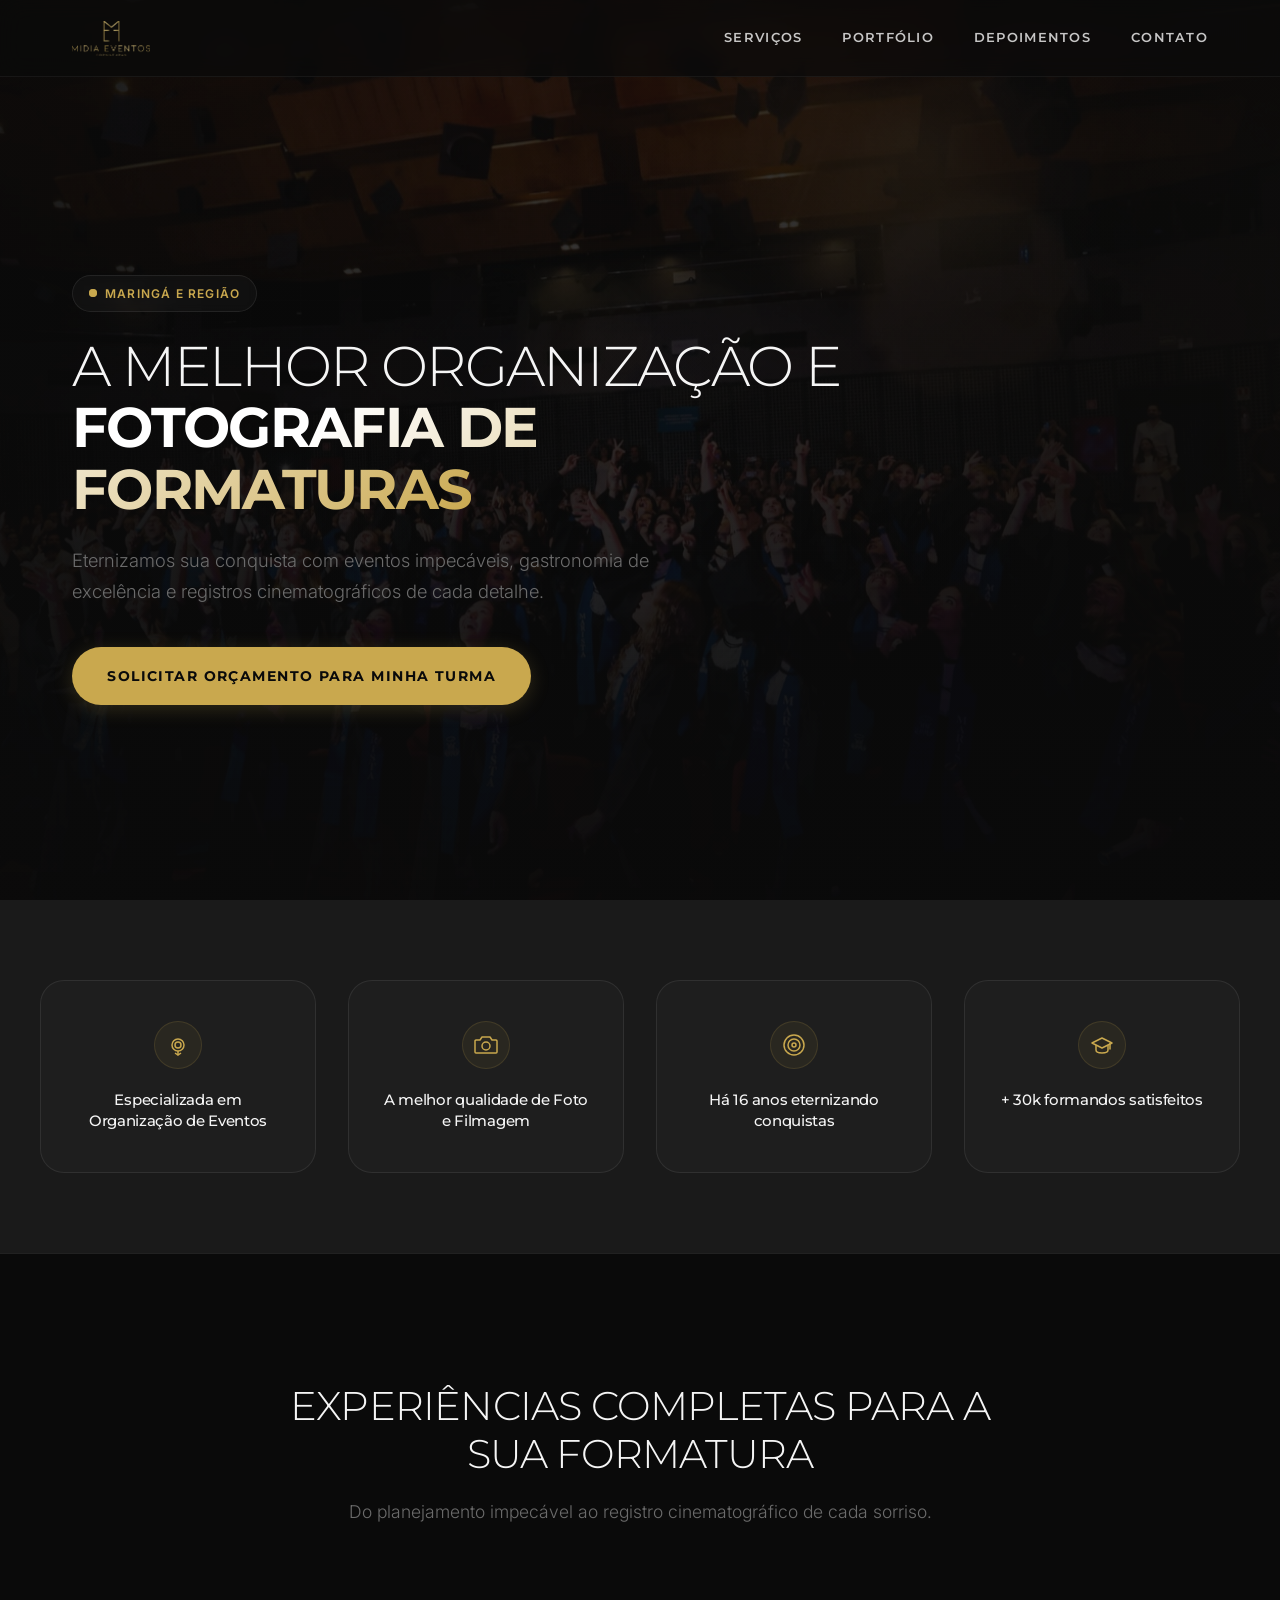
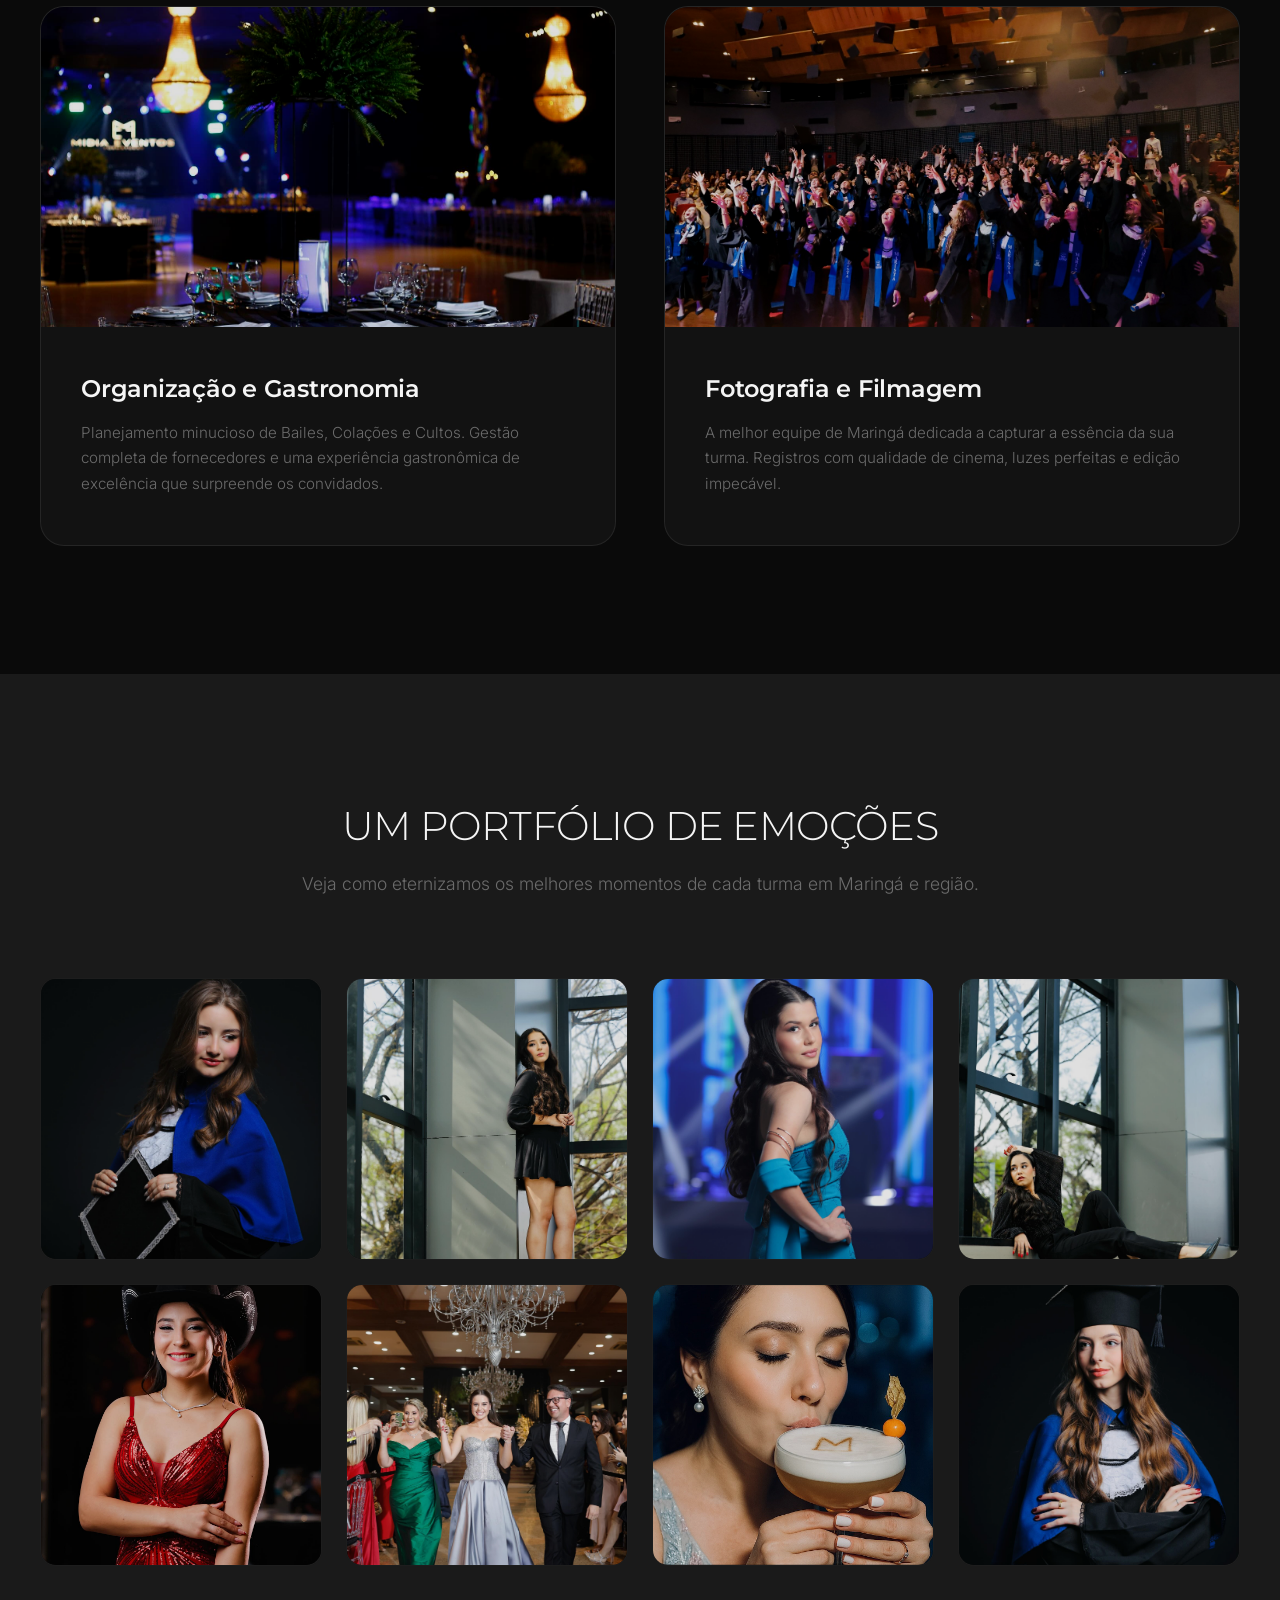
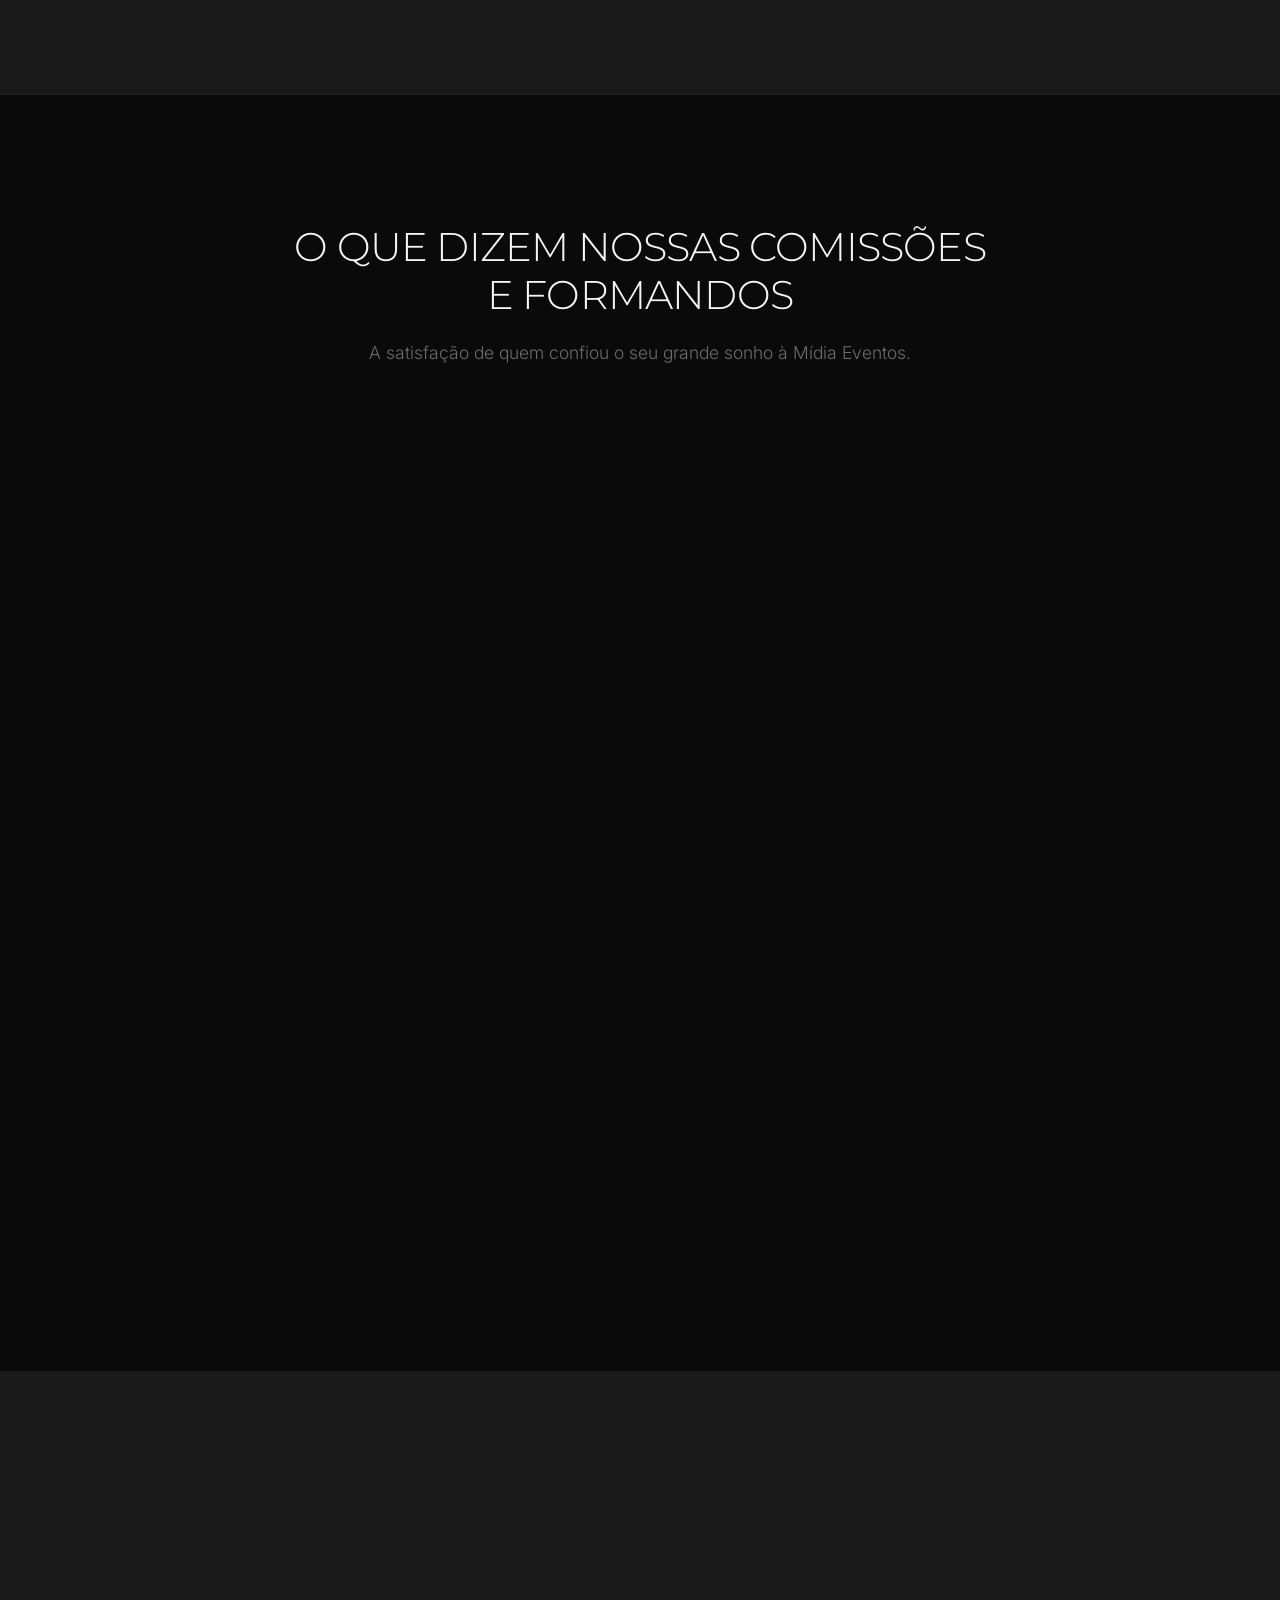
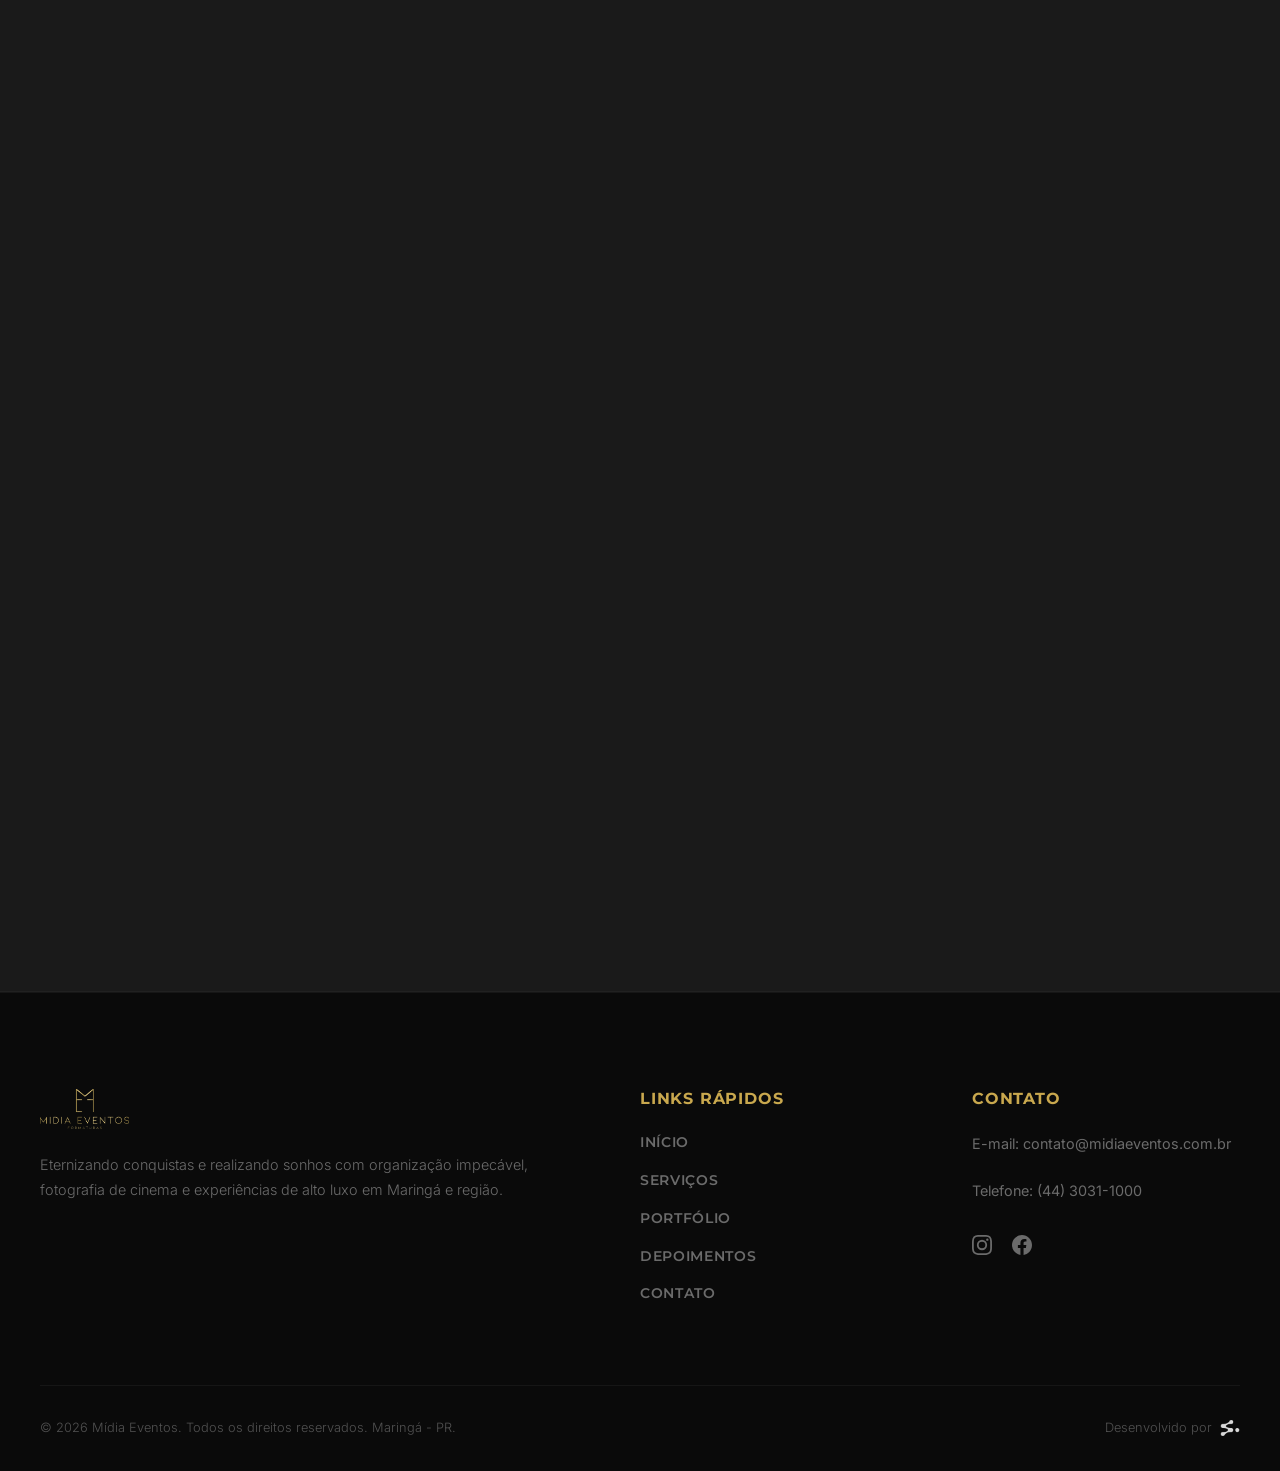
==== index.html @ 4583c384 "feat: site completo para Midia Eventos Formaturas" ====
<!DOCTYPE html>
<html lang="pt-BR">
<head>
    <meta charset="UTF-8">
    <meta name="viewport" content="width=device-width, initial-scale=1.0">
    
    <!-- SEO Meta Tags -->
    <title>Mídia Eventos - Organização e Fotografia de Formaturas em Maringá/PR</title>
    <meta name="description" content="Eternizamos sua conquista com eventos impecáveis, gastronomia de excelência e registros cinematográficos. A melhor organização e fotografia de formaturas em Maringá e região.">
    <meta name="keywords" content="formaturas Maringá, fotografia formaturas, eventos Maringá, assessoria formaturas, Mídia Eventos">
    <meta name="robots" content="index, follow">
    
    <!-- Open Graph (Compartilhamento) -->
    <meta property="og:title" content="Mídia Eventos - Organização e Fotografia de Formaturas em Maringá/PR">
    <meta property="og:description" content="Eternizamos sua conquista com eventos impecáveis, gastronomia de excelência e registros cinematográficos.">
    <meta property="og:image" content="./Assets/Logo/Logotipo.png">
    <meta property="og:type" content="website">
    
    <!-- Favicon -->
    <link rel="icon" type="image/png" href="./Assets/Logo/Logotipo.png">
    
    <!-- Folha de Estilos Globais -->
    <link rel="stylesheet" href="style.css">
</head>
<body>

    <!-- Fundo Estrelado & Luzes Globais -->
    <div class="stars-bg"></div>
    <div class="glow-spot-1"></div>
    <div class="glow-spot-2"></div>

    <!-- Cabeçalho Principal (Header) -->
    <header class="main-header" id="header">
        <div class="header-container">
            <a href="#" class="logo-link" aria-label="Mídia Eventos Home">
                <img src="./Assets/Logo/Logotipo.png" alt="Mídia Eventos" class="logo-img">
            </a>
            
            <!-- Botão Menu Mobile -->
            <button class="mobile-menu-toggle" id="menuToggle" aria-label="Abrir Menu">
                <span></span>
                <span></span>
                <span></span>
            </button>

            <!-- Menu de Navegação -->
            <nav class="nav-menu" id="navMenu">
                <a href="#servicos" class="nav-link">Serviços</a>
                <a href="#portfolio" class="nav-link">Portfólio</a>
                <a href="#depoimentos" class="nav-link">Depoimentos</a>
                <a href="#contato" class="nav-link">Contato</a>
            </nav>
        </div>
    </header>

    <main>
        <!-- Dobra 1: Seção Hero -->
        <section class="hero-section" id="hero">
            <!-- Grade Fina Premium de Fundo -->
            <div class="grid-bg"></div>
            
            <!-- Imagem de Fundo de Alta Resolução -->
            <div class="hero-background" style="background-image: url('./Assets/Imagens/651494703_18307237096278060_8238612020955937125_n.jpg');"></div>
            
            <!-- Overlay Escuro Otimizado para Contraste -->
            <div class="hero-overlay"></div>
            
            <div class="hero-container">
                <div class="hero-content">
                    <!-- Badge Animado -->
                    <div class="hero-badge animate-fade-up">
                        <span></span>
                        Maringá e Região
                    </div>
                    
                    <!-- Headline Principal (H1) -->
                    <h1 class="hero-title animate-fade-up delay-1">
                        A Melhor Organização e <br>
                        <strong>Fotografia de Formaturas</strong>
                    </h1>
                    
                    <!-- Subheadline (Parágrafo de Destaque) -->
                    <p class="hero-subtitle animate-fade-up delay-2">
                        Eternizamos sua conquista com eventos impecáveis, gastronomia de excelência e registros cinematográficos de cada detalhe.
                    </p>
                    
                    <!-- Call to Action (CTA) -->
                    <div class="animate-fade-up delay-3">
                        <a href="#contato" class="btn-premium">
                            Solicitar Orçamento para Minha Turma
                        </a>
                    </div>
                </div>
            </div>
        </section>

        <!-- Dobra 2: Social Proof (Faixa de Autoridade) -->
        <section class="social-proof-section" id="social-proof">
            <div class="social-proof-container">
                <!-- Grid de Autoridade -->
                <div class="authority-grid">
                    <!-- Card 1: Especializada em Organização -->
                    <div class="authority-card animate-on-scroll">
                        <div class="authority-icon">
                            <svg viewBox="0 0 24 24" fill="none" stroke="currentColor" xmlns="http://www.w3.org/2000/svg">
                                <path d="M12 15C13.6569 15 15 13.6569 15 12C15 10.3431 13.6569 9 12 9C10.3431 9 9 10.3431 9 12C9 13.6569 10.3431 15 12 15Z"/>
                                <path d="M6 12C6 8.686 8.686 6 12 6C15.314 6 18 8.686 18 12C18 15.314 15.314 18 12 18C8.686 18 6 15.314 6 12Z"/>
                                <path d="M12 18V22"/>
                                <path d="M9 20L12 22L15 20"/>
                            </svg>
                        </div>
                        <h3 class="authority-title">Especializada em Organização de Eventos</h3>
                    </div>

                    <!-- Card 2: Foto e Filmagem -->
                    <div class="authority-card animate-on-scroll">
                        <div class="authority-icon">
                            <svg viewBox="0 0 24 24" fill="none" stroke="currentColor" xmlns="http://www.w3.org/2000/svg">
                                <path d="M23 19C23 19.5523 22.5523 20 22 20H2C1.44772 20 1 19.5523 1 19V8C1 7.44772 1.44772 7 2 7H6L8 4H16L18 7H22C22.5523 7 23 7.44772 23 8V19Z" stroke-linecap="round" stroke-linejoin="round"/>
                                <circle cx="12" cy="13" r="4" stroke-linecap="round" stroke-linejoin="round"/>
                            </svg>
                        </div>
                        <h3 class="authority-title">A melhor qualidade de Foto e Filmagem</h3>
                    </div>

                    <!-- Card 3: Há 16 anos -->
                    <div class="authority-card animate-on-scroll">
                        <div class="authority-icon">
                            <svg viewBox="0 0 24 24" fill="none" stroke="currentColor" xmlns="http://www.w3.org/2000/svg">
                                <circle cx="12" cy="12" r="10" stroke-linecap="round" stroke-linejoin="round"/>
                                <circle cx="12" cy="12" r="6" stroke-linecap="round" stroke-linejoin="round"/>
                                <circle cx="12" cy="12" r="2" stroke-linecap="round" stroke-linejoin="round"/>
                            </svg>
                        </div>
                        <h3 class="authority-title">Há 16 anos eternizando conquistas</h3>
                    </div>

                    <!-- Card 4: Formandos -->
                    <div class="authority-card animate-on-scroll">
                        <div class="authority-icon">
                            <svg viewBox="0 0 24 24" fill="none" stroke="currentColor" xmlns="http://www.w3.org/2000/svg">
                                <path d="M22 10L12 5L2 10L12 15L22 10Z" stroke-linecap="round" stroke-linejoin="round"/>
                                <path d="M6 12.5V17C6 18.5 8 20 12 20C16 20 18 18.5 18 17V12.5" stroke-linecap="round" stroke-linejoin="round"/>
                                <path d="M20 10.5V16" stroke-linecap="round" stroke-linejoin="round"/>
                            </svg>
                        </div>
                        <h3 class="authority-title">+ 30k formandos satisfeitos</h3>
                    </div>
                </div>
            </div>
        </section>

        <!-- Dobra 3: Nossos Serviços (Cards de Experiência) -->
        <section class="services-section" id="servicos">
            <div class="services-container">
                <!-- Cabeçalho da Seção -->
                <div class="section-header animate-on-scroll">
                    <h2 class="section-title">Experiências Completas para a sua Formatura</h2>
                    <p class="section-subtitle">Do planejamento impecável ao registro cinematográfico de cada sorriso.</p>
                </div>
                
                <!-- Grid de Serviços -->
                <div class="services-grid">
                    <!-- Card 1: Organização e Gastronomia -->
                    <article class="service-card animate-on-scroll">
                        <div class="service-image-wrapper">
                             <img src="./Assets/Imagens/565815402_18289822543278060_7321791921528113198_n.jpg" alt="Planejamento e Buffet para Formaturas" class="service-image">
                        </div>
                        <div class="service-content">
                            <h3 class="service-card-title">Organização e Gastronomia</h3>
                            <p class="service-card-desc">Planejamento minucioso de Bailes, Colações e Cultos. Gestão completa de fornecedores e uma experiência gastronômica de excelência que surpreende os convidados.</p>
                        </div>
                    </article>

                    <!-- Card 2: Fotografia e Filmagem -->
                    <article class="service-card animate-on-scroll">
                        <div class="service-image-wrapper">
                            <img src="./Assets/Imagens/651494703_18307237096278060_8238612020955937125_n.jpg" alt="Fotografia e Filmagem de Formaturas em Maringá" class="service-image">
                        </div>
                        <div class="service-content">
                            <h3 class="service-card-title">Fotografia e Filmagem</h3>
                            <p class="service-card-desc">A melhor equipe de Maringá dedicada a capturar a essência da sua turma. Registros com qualidade de cinema, luzes perfeitas e edição impecável.</p>
                        </div>
                    </article>
                </div>
            </div>
        </section>

        <!-- Dobra 4: Portfólio (Um Portfólio de Emoções) -->
        <section class="portfolio-section" id="portfolio">
            <div class="portfolio-container">
                <!-- Cabeçalho da Seção -->
                <div class="section-header animate-on-scroll">
                    <h2 class="section-title">Um Portfólio de Emoções</h2>
                    <p class="section-subtitle">Veja como eternizamos os melhores momentos de cada turma em Maringá e região.</p>
                </div>

                <!-- Grid de Imagens -->
                <div class="portfolio-grid">
                    <div class="portfolio-item animate-on-scroll">
                        <img src="./Assets/Imagens/581400768_18293227654278060_6090842590013288145_n.jpg" alt="Alegria contagiante dos formandos" loading="lazy" class="portfolio-img">
                        <div class="portfolio-item-overlay">
                            <span class="portfolio-view-btn">Ampliar Registro</span>
                        </div>
                    </div>
                    <div class="portfolio-item animate-on-scroll">
                        <img src="./Assets/Imagens/564056994_18288769804278060_8278867031659230521_n.jpg" alt="Sorrisos na comemoração da colação" loading="lazy" class="portfolio-img">
                        <div class="portfolio-item-overlay">
                            <span class="portfolio-view-btn">Ampliar Registro</span>
                        </div>
                    </div>
                    <div class="portfolio-item animate-on-scroll">
                        <img src="./Assets/Imagens/622541209_18301514518278060_874364469477959181_n.jpg" alt="Detalhes únicos da colação de grau" loading="lazy" class="portfolio-img">
                        <div class="portfolio-item-overlay">
                            <span class="portfolio-view-btn">Ampliar Registro</span>
                        </div>
                    </div>
                    <div class="portfolio-item animate-on-scroll">
                        <img src="./Assets/Imagens/562813957_18288427606278060_8900339495847950784_n.jpg" alt="Emoção e comemoração de formatura" loading="lazy" class="portfolio-img">
                        <div class="portfolio-item-overlay">
                            <span class="portfolio-view-btn">Ampliar Registro</span>
                        </div>
                    </div>
                    <div class="portfolio-item animate-on-scroll">
                        <img src="./Assets/Imagens/610890221_18299216428278060_530961775152844331_n.jpg" alt="Festa e show da formatura" loading="lazy" class="portfolio-img">
                        <div class="portfolio-item-overlay">
                            <span class="portfolio-view-btn">Ampliar Registro</span>
                        </div>
                    </div>
                    <div class="portfolio-item animate-on-scroll">
                        <img src="./Assets/Imagens/623701223_18301369216278060_9118283775598157396_n.jpg" alt="Celebração inesquecível de formatura" loading="lazy" class="portfolio-img">
                        <div class="portfolio-item-overlay">
                            <span class="portfolio-view-btn">Ampliar Registro</span>
                        </div>
                    </div>
                    <div class="portfolio-item animate-on-scroll">
                        <img src="./Assets/Imagens/569301818_18289919038278060_1857006118671586687_n.jpg" alt="Registros cinematográficos de eventos" loading="lazy" class="portfolio-img">
                        <div class="portfolio-item-overlay">
                            <span class="portfolio-view-btn">Ampliar Registro</span>
                        </div>
                    </div>
                    <div class="portfolio-item animate-on-scroll">
                        <img src="./Assets/Imagens/582347167_18293671264278060_6923076552646138939_n.jpg" alt="Fotografia profissional de formaturas" loading="lazy" class="portfolio-img">
                        <div class="portfolio-item-overlay">
                            <span class="portfolio-view-btn">Ampliar Registro</span>
                        </div>
                    </div>
                </div>
            </div>
        </section>

        <!-- Dobra 5: Depoimentos (Gatilho de Confiança) -->
        <section class="testimonials-section" id="depoimentos">
            <div class="testimonials-container">
                <!-- Cabeçalho da Seção -->
                <div class="section-header animate-on-scroll">
                    <h2 class="section-title">O Que Dizem Nossas Comissões e Formandos</h2>
                    <p class="section-subtitle">A satisfação de quem confiou o seu grande sonho à Mídia Eventos.</p>
                </div>

                <!-- Grid de Depoimentos -->
                <div class="testimonials-grid">
                    <!-- Depoimento 1 -->
                    <div class="testimonial-card animate-on-scroll">
                        <div class="testimonial-header">
                            <div class="google-badge-discrete">
                                <svg class="google-icon" viewBox="0 0 24 24" xmlns="http://www.w3.org/2000/svg">
                                    <path d="M22.56 12.25c0-.78-.07-1.53-.2-2.25H12v4.26h5.92c-.26 1.37-1.04 2.53-2.21 3.31v2.77h3.57c2.08-1.92 3.28-4.74 3.28-8.09z" fill="#4285F4"/>
                                    <path d="M12 23c2.97 0 5.46-.98 7.28-2.66l-3.57-2.77c-.98.66-2.23 1.06-3.71 1.06-2.86 0-5.29-1.93-6.16-4.53H2.18v2.84C3.99 20.53 7.7 23 12 23z" fill="#34A853"/>
                                    <path d="M5.84 14.09c-.22-.66-.35-1.36-.35-2.09s.13-1.43.35-2.09V7.06H2.18C1.43 8.55 1 10.22 1 12s.43 3.45 1.18 4.94l2.85-2.22c-.22-.66-.35-1.36-.35-2.09z" fill="#FBBC05"/>
                                    <path d="M12 5.38c1.62 0 3.06.56 4.21 1.64l3.15-3.15C17.45 2.09 14.97 1 12 1 7.7 1 3.99 3.47 2.18 7.06l3.66 2.84c.87-2.6 3.3-4.52 6.16-4.52z" fill="#EA4335"/>
                                </svg>
                                <span class="verified-text">Avaliação Verificada</span>
                            </div>
                            <div class="stars-gold">
                                <svg viewBox="0 0 24 24" xmlns="http://www.w3.org/2000/svg"><path d="M12 17.27L18.18 21l-1.64-7.03L22 9.24l-7.19-.61L12 2 9.19 8.63 2 9.24l5.46 4.73L5.82 21z"/></svg>
                                <svg viewBox="0 0 24 24" xmlns="http://www.w3.org/2000/svg"><path d="M12 17.27L18.18 21l-1.64-7.03L22 9.24l-7.19-.61L12 2 9.19 8.63 2 9.24l5.46 4.73L5.82 21z"/></svg>
                                <svg viewBox="0 0 24 24" xmlns="http://www.w3.org/2000/svg"><path d="M12 17.27L18.18 21l-1.64-7.03L22 9.24l-7.19-.61L12 2 9.19 8.63 2 9.24l5.46 4.73L5.82 21z"/></svg>
                                <svg viewBox="0 0 24 24" xmlns="http://www.w3.org/2000/svg"><path d="M12 17.27L18.18 21l-1.64-7.03L22 9.24l-7.19-.61L12 2 9.19 8.63 2 9.24l5.46 4.73L5.82 21z"/></svg>
                                <svg viewBox="0 0 24 24" xmlns="http://www.w3.org/2000/svg"><path d="M12 17.27L18.18 21l-1.64-7.03L22 9.24l-7.19-.61L12 2 9.19 8.63 2 9.24l5.46 4.73L5.82 21z"/></svg>
                            </div>
                        </div>
                        <p class="testimonial-text">"Empresa simplesmente maravilhosa! Desde o início até o final da formatura, tudo foi feito com muita organização, responsabilidade e atenção aos detalhes. A equipe é extremamente profissional, atenciosa e sempre pronta para responder nossas dúvidas. Me senti muito segura e bem acompanhada em todo o processo. Superou minhas expectativas e tornou esse momento ainda mais especial. Recomendo de olhos fechados!"</p>
                        <h4 class="testimonial-author">Mariana Zara Carvalho</h4>
                    </div>

                    <!-- Depoimento 2 -->
                    <div class="testimonial-card animate-on-scroll">
                        <div class="testimonial-header">
                            <div class="google-badge-discrete">
                                <svg class="google-icon" viewBox="0 0 24 24" xmlns="http://www.w3.org/2000/svg">
                                    <path d="M22.56 12.25c0-.78-.07-1.53-.2-2.25H12v4.26h5.92c-.26 1.37-1.04 2.53-2.21 3.31v2.77h3.57c2.08-1.92 3.28-4.74 3.28-8.09z" fill="#4285F4"/>
                                    <path d="M12 23c2.97 0 5.46-.98 7.28-2.66l-3.57-2.77c-.98.66-2.23 1.06-3.71 1.06-2.86 0-5.29-1.93-6.16-4.53H2.18v2.84C3.99 20.53 7.7 23 12 23z" fill="#34A853"/>
                                    <path d="M5.84 14.09c-.22-.66-.35-1.36-.35-2.09s.13-1.43.35-2.09V7.06H2.18C1.43 8.55 1 10.22 1 12s.43 3.45 1.18 4.94l2.85-2.22c-.22-.66-.35-1.36-.35-2.09z" fill="#FBBC05"/>
                                    <path d="M12 5.38c1.62 0 3.06.56 4.21 1.64l3.15-3.15C17.45 2.09 14.97 1 12 1 7.7 1 3.99 3.47 2.18 7.06l3.66 2.84c.87-2.6 3.3-4.52 6.16-4.52z" fill="#EA4335"/>
                                </svg>
                                <span class="verified-text">Avaliação Verificada</span>
                            </div>
                            <div class="stars-gold">
                                <svg viewBox="0 0 24 24" xmlns="http://www.w3.org/2000/svg"><path d="M12 17.27L18.18 21l-1.64-7.03L22 9.24l-7.19-.61L12 2 9.19 8.63 2 9.24l5.46 4.73L5.82 21z"/></svg>
                                <svg viewBox="0 0 24 24" xmlns="http://www.w3.org/2000/svg"><path d="M12 17.27L18.18 21l-1.64-7.03L22 9.24l-7.19-.61L12 2 9.19 8.63 2 9.24l5.46 4.73L5.82 21z"/></svg>
                                <svg viewBox="0 0 24 24" xmlns="http://www.w3.org/2000/svg"><path d="M12 17.27L18.18 21l-1.64-7.03L22 9.24l-7.19-.61L12 2 9.19 8.63 2 9.24l5.46 4.73L5.82 21z"/></svg>
                                <svg viewBox="0 0 24 24" xmlns="http://www.w3.org/2000/svg"><path d="M12 17.27L18.18 21l-1.64-7.03L22 9.24l-7.19-.61L12 2 9.19 8.63 2 9.24l5.46 4.73L5.82 21z"/></svg>
                                <svg viewBox="0 0 24 24" xmlns="http://www.w3.org/2000/svg"><path d="M12 17.27L18.18 21l-1.64-7.03L22 9.24l-7.19-.61L12 2 9.19 8.63 2 9.24l5.46 4.73L5.82 21z"/></svg>
                            </div>
                        </div>
                        <p class="testimonial-text">"Excelente empresa de formatura. A comida é excepcional, eles servem filé mignon, risoto e a mesa de frios então nem se fala.. Os fotógrafos das formaturas são os melhores de Maringá, as fotos ficam top."</p>
                        <h4 class="testimonial-author">Joao Paulo Trentini</h4>
                    </div>

                    <!-- Depoimento 3 -->
                    <div class="testimonial-card animate-on-scroll">
                        <div class="testimonial-header">
                            <div class="google-badge-discrete">
                                <svg class="google-icon" viewBox="0 0 24 24" xmlns="http://www.w3.org/2000/svg">
                                    <path d="M22.56 12.25c0-.78-.07-1.53-.2-2.25H12v4.26h5.92c-.26 1.37-1.04 2.53-2.21 3.31v2.77h3.57c2.08-1.92 3.28-4.74 3.28-8.09z" fill="#4285F4"/>
                                    <path d="M12 23c2.97 0 5.46-.98 7.28-2.66l-3.57-2.77c-.98.66-2.23 1.06-3.71 1.06-2.86 0-5.29-1.93-6.16-4.53H2.18v2.84C3.99 20.53 7.7 23 12 23z" fill="#34A853"/>
                                    <path d="M5.84 14.09c-.22-.66-.35-1.36-.35-2.09s.13-1.43.35-2.09V7.06H2.18C1.43 8.55 1 10.22 1 12s.43 3.45 1.18 4.94l2.85-2.22c-.22-.66-.35-1.36-.35-2.09z" fill="#FBBC05"/>
                                    <path d="M12 5.38c1.62 0 3.06.56 4.21 1.64l3.15-3.15C17.45 2.09 14.97 1 12 1 7.7 1 3.99 3.47 2.18 7.06l3.66 2.84c.87-2.6 3.3-4.52 6.16-4.52z" fill="#EA4335"/>
                                </svg>
                                <span class="verified-text">Avaliação Verificada</span>
                            </div>
                            <div class="stars-gold">
                                <svg viewBox="0 0 24 24" xmlns="http://www.w3.org/2000/svg"><path d="M12 17.27L18.18 21l-1.64-7.03L22 9.24l-7.19-.61L12 2 9.19 8.63 2 9.24l5.46 4.73L5.82 21z"/></svg>
                                <svg viewBox="0 0 24 24" xmlns="http://www.w3.org/2000/svg"><path d="M12 17.27L18.18 21l-1.64-7.03L22 9.24l-7.19-.61L12 2 9.19 8.63 2 9.24l5.46 4.73L5.82 21z"/></svg>
                                <svg viewBox="0 0 24 24" xmlns="http://www.w3.org/2000/svg"><path d="M12 17.27L18.18 21l-1.64-7.03L22 9.24l-7.19-.61L12 2 9.19 8.63 2 9.24l5.46 4.73L5.82 21z"/></svg>
                                <svg viewBox="0 0 24 24" xmlns="http://www.w3.org/2000/svg"><path d="M12 17.27L18.18 21l-1.64-7.03L22 9.24l-7.19-.61L12 2 9.19 8.63 2 9.24l5.46 4.73L5.82 21z"/></svg>
                                <svg viewBox="0 0 24 24" xmlns="http://www.w3.org/2000/svg"><path d="M12 17.27L18.18 21l-1.64-7.03L22 9.24l-7.19-.61L12 2 9.19 8.63 2 9.24l5.46 4.73L5.82 21z"/></svg>
                            </div>
                        </div>
                        <p class="testimonial-text">"A minha formatura foi um sonho graças ao cuidado e atenção que Mídia me proporcionou. Sem dúvidas a minha experiência teria sido completamente diferente se não fosse todo o carinho deles. Recomendo de olhos fechados. Eles são únicos, você não vai se arrepender."</p>
                        <h4 class="testimonial-author">Julia Aguiar</h4>
                    </div>

                    <!-- Depoimento 4 -->
                    <div class="testimonial-card animate-on-scroll">
                        <div class="testimonial-header">
                            <div class="google-badge-discrete">
                                <svg class="google-icon" viewBox="0 0 24 24" xmlns="http://www.w3.org/2000/svg">
                                    <path d="M22.56 12.25c0-.78-.07-1.53-.2-2.25H12v4.26h5.92c-.26 1.37-1.04 2.53-2.21 3.31v2.77h3.57c2.08-1.92 3.28-4.74 3.28-8.09z" fill="#4285F4"/>
                                    <path d="M12 23c2.97 0 5.46-.98 7.28-2.66l-3.57-2.77c-.98.66-2.23 1.06-3.71 1.06-2.86 0-5.29-1.93-6.16-4.53H2.18v2.84C3.99 20.53 7.7 23 12 23z" fill="#34A853"/>
                                    <path d="M5.84 14.09c-.22-.66-.35-1.36-.35-2.09s.13-1.43.35-2.09V7.06H2.18C1.43 8.55 1 10.22 1 12s.43 3.45 1.18 4.94l2.85-2.22c-.22-.66-.35-1.36-.35-2.09z" fill="#FBBC05"/>
                                    <path d="M12 5.38c1.62 0 3.06.56 4.21 1.64l3.15-3.15C17.45 2.09 14.97 1 12 1 7.7 1 3.99 3.47 2.18 7.06l3.66 2.84c.87-2.6 3.3-4.52 6.16-4.52z" fill="#EA4335"/>
                                </svg>
                                <span class="verified-text">Avaliação Verificada</span>
                            </div>
                            <div class="stars-gold">
                                <svg viewBox="0 0 24 24" xmlns="http://www.w3.org/2000/svg"><path d="M12 17.27L18.18 21l-1.64-7.03L22 9.24l-7.19-.61L12 2 9.19 8.63 2 9.24l5.46 4.73L5.82 21z"/></svg>
                                <svg viewBox="0 0 24 24" xmlns="http://www.w3.org/2000/svg"><path d="M12 17.27L18.18 21l-1.64-7.03L22 9.24l-7.19-.61L12 2 9.19 8.63 2 9.24l5.46 4.73L5.82 21z"/></svg>
                                <svg viewBox="0 0 24 24" xmlns="http://www.w3.org/2000/svg"><path d="M12 17.27L18.18 21l-1.64-7.03L22 9.24l-7.19-.61L12 2 9.19 8.63 2 9.24l5.46 4.73L5.82 21z"/></svg>
                                <svg viewBox="0 0 24 24" xmlns="http://www.w3.org/2000/svg"><path d="M12 17.27L18.18 21l-1.64-7.03L22 9.24l-7.19-.61L12 2 9.19 8.63 2 9.24l5.46 4.73L5.82 21z"/></svg>
                                <svg viewBox="0 0 24 24" xmlns="http://www.w3.org/2000/svg"><path d="M12 17.27L18.18 21l-1.64-7.03L22 9.24l-7.19-.61L12 2 9.19 8.63 2 9.24l5.46 4.73L5.82 21z"/></svg>
                            </div>
                        </div>
                        <p class="testimonial-text">"Foi a melhor empresa que já adquiri. Extremamente organizada, profissional e atenciosa em cada detalhe desde o começo até o fim. Pessoal super educado, gentil (profissionais que toda empresa deveria ter). Superou todas as expectativas. Recomendo de olhos fechados!!!! Saudades da minha formatura, lembro como se fosse ontem, a melhor que tive ❤️"</p>
                        <h4 class="testimonial-author">Gabrielly Bartnicki</h4>
                    </div>
                </div>
            </div>
        </section>

        <!-- Dobra 6: Contato (Captação de Leads) -->
        <section class="contact-section" id="contato">
            <div class="contact-container">
                <!-- Cabeçalho da Seção -->
                <div class="section-header animate-on-scroll">
                    <h2 class="section-title">Vamos Tornar Sua Formatura Inesquecível?</h2>
                    <p class="section-subtitle">Preencha o formulário abaixo e receba uma proposta exclusiva e personalizada para a sua comissão.</p>
                </div>

                <!-- Formulário de Leads -->
                <form class="lead-form animate-on-scroll" id="leadForm" novalidate>
                    <div class="form-grid">
                        <!-- Nome Completo -->
                        <div class="form-group">
                            <label for="nome" class="form-label">Nome Completo</label>
                            <input type="text" id="nome" name="nome" placeholder="Digite seu nome completo" class="form-input" required>
                            <span class="error-msg">Por favor, insira seu nome completo.</span>
                        </div>

                        <!-- WhatsApp / Telefone -->
                        <div class="form-group">
                            <label for="whatsapp" class="form-label">WhatsApp / Telefone</label>
                            <input type="tel" id="whatsapp" name="whatsapp" placeholder="(44) 99999-9999" class="form-input" required>
                            <span class="error-msg">Por favor, insira um número de telefone válido.</span>
                        </div>

                        <!-- Curso -->
                        <div class="form-group">
                            <label for="curso" class="form-label">Curso</label>
                            <input type="text" id="curso" name="curso" placeholder="Ex: Administração, Direito..." class="form-input" required>
                            <span class="error-msg">Por favor, insira seu curso.</span>
                        </div>

                        <!-- Universidade -->
                        <div class="form-group">
                            <label for="universidade" class="form-label">Universidade / Instituição de Ensino</label>
                            <input type="text" id="universidade" name="universidade" placeholder="Ex: UEM, Unicesumar..." class="form-input" required>
                            <span class="error-msg">Por favor, insira sua universidade.</span>
                        </div>

                        <!-- Previsão de Formatura -->
                        <div class="form-group">
                            <label for="previsao" class="form-label">Previsão de Formatura</label>
                            <select id="previsao" name="previsao" class="form-select" required>
                                <option value="" disabled selected>Selecione o ano/período</option>
                                <option value="2026/1">2026 / 1º Semestre</option>
                                <option value="2026/2">2026 / 2º Semestre</option>
                                <option value="2027/1">2027 / 1º Semestre</option>
                                <option value="2027/2">2027 / 2º Semestre</option>
                                <option value="2028/1">2028 / 1º Semestre</option>
                                <option value="2028/2">2028 / 2º Semestre</option>
                            </select>
                            <span class="error-msg">Selecione uma previsão de formatura.</span>
                        </div>

                        <!-- Quantidade de Alunos -->
                        <div class="form-group">
                            <label for="alunos" class="form-label">Quantidade Estimada de Alunos</label>
                            <input type="number" id="alunos" name="alunos" placeholder="Ex: 30" min="1" class="form-input" required>
                            <span class="error-msg">Insira uma quantidade válida de alunos.</span>
                        </div>
                    </div>

                    <!-- Botão de Envio (CTA Supremo) -->
                    <div class="form-submit-wrapper">
                        <button type="submit" class="btn-premium btn-submit">
                            Garantir Proposta da Minha Turma
                        </button>
                    </div>
                </form>
            </div>
        </section>
    </main>

    <!-- Rodapé Semântico -->
    <footer class="main-footer">
        <div class="footer-container">
            <!-- Coluna 1: Identidade -->
            <div class="footer-col brand-col">
                <img src="./Assets/Logo/Logotipo.png" alt="Mídia Eventos" class="footer-logo">
                <p class="brand-sentence">Eternizando conquistas e realizando sonhos com organização impecável, fotografia de cinema e experiências de alto luxo em Maringá e região.</p>
            </div>

            <!-- Coluna 2: Links Rápidos -->
            <div class="footer-col links-col">
                <h3 class="footer-title">Links Rápidos</h3>
                <nav class="footer-nav">
                    <a href="#hero">Início</a>
                    <a href="#servicos">Serviços</a>
                    <a href="#portfolio">Portfólio</a>
                    <a href="#depoimentos">Depoimentos</a>
                    <a href="#contato">Contato</a>
                </nav>
            </div>

            <!-- Coluna 3: Contato & Redes Sociais -->
            <div class="footer-col contact-col">
                <h3 class="footer-title">Contato</h3>
                <p class="contact-info">E-mail: contato@midiaeventos.com.br</p>
                <p class="contact-info">Telefone: (44) 3031-1000</p>
                <div class="social-links">
                    <a href="https://www.instagram.com/midiaeventos" target="_blank" aria-label="Instagram da Mídia Eventos">
                        <svg class="social-icon" fill="currentColor" viewBox="0 0 24 24" xmlns="http://www.w3.org/2000/svg">
                            <path d="M12 2.163c3.204 0 3.584.012 4.85.07 3.252.148 4.771 1.691 4.919 4.919.058 1.265.069 1.645.069 4.849 0 3.205-.012 3.584-.069 4.849-.149 3.225-1.664 4.771-4.919 4.919-1.266.058-1.644.07-4.85.07-3.204 0-3.584-.012-4.849-.07-3.26-.149-4.771-1.699-4.919-4.92-.058-1.265-.07-1.644-.07-4.849 0-3.204.013-3.583.07-4.849.149-3.227 1.664-4.771 4.919-4.919 1.266-.057 1.645-.069 4.849-.069zM12 0C8.741 0 8.333.014 7.053.072 2.695.272.273 2.69.073 7.051.014 8.333 0 8.741 0 12c0 3.259.014 3.668.072 4.948.2 4.358 2.618 6.78 6.98 6.98 1.281.058 1.689.072 4.948.072 3.259 0 3.668-.014 4.948-.072 4.354-.2 6.782-2.618 6.979-6.98.059-1.28.073-1.689.073-4.948 0-3.259-.014-3.667-.072-4.947-.196-4.354-2.617-6.78-6.979-6.98C15.668.014 15.259 0 12 0zm0 5.838a6.162 6.162 0 100 12.324 6.162 6.162 0 000-12.324zM12 16a4 4 0 110-8 4 4 0 010 8zm6.406-11.845a1.44 1.44 0 100 2.881 1.44 1.44 0 000-2.881z"/>
                        </svg>
                    </a>
                    <a href="https://www.facebook.com/midiaeventos" target="_blank" aria-label="Facebook da Mídia Eventos">
                        <svg class="social-icon" fill="currentColor" viewBox="0 0 24 24" xmlns="http://www.w3.org/2000/svg">
                            <path d="M24 12.073c0-6.627-5.373-12-12-12s-12 5.373-12 12c0 5.99 4.388 10.954 10.125 11.854v-8.385H7.078v-3.47h3.047V9.43c0-3.007 1.792-4.669 4.533-4.669 1.312 0 2.686.235 2.686.235v2.953H15.83c-1.491 0-1.956.925-1.956 1.874v2.25h3.328l-.532 3.47h-2.796v8.385C19.612 23.027 24 18.062 24 12.073z"/>
                        </svg>
                    </a>
                </div>
            </div>
        </div>


        <div class="footer-bottom">
            <p>&copy; 2026 Mídia Eventos. Todos os direitos reservados. Maringá - PR.</p>
            <div class="developer-credits">
                <span>Desenvolvido por</span>
                <a href="https://daessestudio.com.br" target="_blank" class="dev-logo-link" aria-label="Daesse Studio">
                    <img src="./Assets/Logo/logo_daesse.png" alt="Daesse Studio" class="dev-logo">
                </a>
            </div>
        </div>


        <!-- Schema Markup / SEO Local -->
        <script type="application/ld+json">
        {
          "@context": "https://schema.org",
          "@type": "LocalBusiness",
          "name": "Mídia Eventos",
          "image": "./Assets/Logo/Logotipo.png",
          "url": "https://midiaeventos.com.br",
          "telephone": "+55-44-3031-1000",
          "priceRange": "$$$",
          "address": {
            "@type": "PostalAddress",
            "streetAddress": "Av. Brasil, Centro",
            "addressLocality": "Maringá",
            "addressRegion": "PR",
            "postalCode": "87013-000",
            "addressCountry": "BR"
          },
          "geo": {
            "@type": "GeoCoordinates",
            "latitude": -23.4209,
            "longitude": -51.9331
          },
          "areaServed": {
            "@type": "AdministrativeArea",
            "name": "Maringá e Região"
          },
          "openingHoursSpecification": {
            "@type": "OpeningHoursSpecification",
            "dayOfWeek": [
              "Monday",
              "Tuesday",
              "Wednesday",
              "Thursday",
              "Friday"
            ],
            "opens": "09:00",
            "closes": "18:00"
          }
        }
        </script>
    </footer>

    <!-- Script Geral -->
    <script src="index.js"></script>
</body>
</html>
---- style.css ----
/* ==========================================================================
   DESIGN SYSTEM - MÍDIA EVENTOS FORMATURAS
   ========================================================================== */

@import url('https://fonts.googleapis.com/css2?family=Inter:wght@300;400;500;600;700&family=Montserrat:wght@300;400;500;600;700&display=swap');

:root {
    /* Cores Principais (Regra 60/30/10) */
    --color-dominant: #0A0A0A;       /* 60% - Preto Profundo */
    --color-secondary: #1A1A1A;      /* 30% - Cinza Carvão */
    --color-accent: #C9A84E;         /* 10% - Dourado Sofisticado */
    --color-accent-rgb: 201, 168, 78;
    
    /* Cores de Apoio */
    --color-text-primary: #F5F5F5;    /* Branco Suave */
    --color-text-secondary: #6B6B6B;  /* Cinza Médio */
    --color-border: rgba(255, 255, 255, 0.08);
    --color-border-glow: rgba(201, 168, 78, 0.2);
    --color-bg-dark: #121212;        /* Preto Acinzentado */
    --color-bg-light: #2E2E2E;       /* Cinza Escuro */
    
    /* Tipografia */
    --font-heading: 'Montserrat', sans-serif;
    --font-body: 'Inter', sans-serif;
    
    /* Espaçamentos e Transições */
    --transition-smooth: all 0.4s cubic-bezier(0.25, 0.46, 0.45, 0.94);
    --transition-fast: all 0.2s ease-in-out;
}

/* Reset Moderno */
*, *::before, *::after {
    box-sizing: border-box;
    margin: 0;
    padding: 0;
}

html {
    scroll-behavior: smooth;
    font-size: 16px;
}

body {
    font-family: var(--font-body);
    background-color: var(--color-dominant);
    color: var(--color-text-primary);
    overflow-x: hidden;
    line-height: 1.6;
    -webkit-font-smoothing: antialiased;
}

/* ==========================================================================
   ESTRUTURAS DE FUNDO & EFEITOS
   ========================================================================== */

/* Efeito de Estrelas no Fundo */
.stars-bg {
    position: fixed;
    top: 0;
    left: 0;
    width: 100%;
    height: 100%;
    z-index: 0;
    pointer-events: none;
    background-image:
        radial-gradient(1px 1px at 20px 30px, #ffffff, rgba(0,0,0,0)),
        radial-gradient(1px 1px at 40px 70px, #ffffff, rgba(0,0,0,0)),
        radial-gradient(1.5px 1.5px at 90px 40px, #ffffff, rgba(0,0,0,0)),
        radial-gradient(1px 1px at 150px 120px, #ffffff, rgba(0,0,0,0)),
        radial-gradient(1px 1px at 200px 80px, #ffffff, rgba(0,0,0,0));
    background-size: 300px 300px;
    opacity: 0.15;
}

/* Luzes de Gradiente de Fundo (Glows) */
.glow-spot-1 {
    position: fixed;
    top: -10%;
    left: 50%;
    transform: translateX(-50%);
    width: 800px;
    height: 500px;
    background: radial-gradient(circle, rgba(201, 168, 78, 0.05) 0%, rgba(10, 10, 10, 0) 70%);
    z-index: 0;
    pointer-events: none;
    border-radius: 50%;
    filter: blur(80px);
}

.glow-spot-2 {
    position: fixed;
    bottom: -10%;
    right: -10%;
    width: 600px;
    height: 600px;
    background: radial-gradient(circle, rgba(201, 168, 78, 0.03) 0%, rgba(10, 10, 10, 0) 70%);
    z-index: 0;
    pointer-events: none;
    border-radius: 50%;
    filter: blur(80px);
}

/* Grade de Design Premium */
.grid-bg {
    position: absolute;
    inset: 0;
    background-image:
        linear-gradient(to right, rgba(255, 255, 255, 0.02) 1px, transparent 1px),
        linear-gradient(to bottom, rgba(255, 255, 255, 0.02) 1px, transparent 1px);
    background-size: 50px 50px;
    mask-image: radial-gradient(ellipse at center, black 30%, transparent 80%);
    -webkit-mask-image: radial-gradient(ellipse at center, black 30%, transparent 80%);
    pointer-events: none;
    z-index: 1;
}

/* ==========================================================================
   TIPOGRAFIA & TÍTULOS
   ========================================================================== */

h1, h2, h3, h4, h5, h6 {
    font-family: var(--font-heading);
    font-weight: 500;
    letter-spacing: -0.02em;
    line-height: 1.2;
}

/* ==========================================================================
   CABECALHO TRANSPARENTE (HEADER)
   ========================================================================== */

.main-header {
    position: fixed;
    top: 0;
    left: 0;
    width: 100%;
    z-index: 100;
    border-bottom: 1px solid rgba(255, 255, 255, 0.05);
    background: rgba(10, 10, 10, 0.7);
    backdrop-filter: blur(12px);
    -webkit-backdrop-filter: blur(12px);
    transition: var(--transition-smooth);
}

.main-header.scrolled {
    background: rgba(10, 10, 10, 0.95);
    border-bottom-color: rgba(201, 168, 78, 0.15);
    box-shadow: 0 10px 30px -10px rgba(0, 0, 0, 0.8);
}

.header-container {
    max-width: 1200px;
    margin: 0 auto;
    padding: 1.25rem 2rem;
    display: flex;
    align-items: center;
    justify-content: space-between;
}

.logo-link {
    display: flex;
    align-items: center;
}

.logo-img {
    height: 35px;
    width: auto;
    object-fit: contain;
}

/* Menu de Navegação */
.nav-menu {
    display: flex;
    align-items: center;
    gap: 2.5rem;
}

.nav-link {
    font-family: var(--font-heading);
    text-transform: uppercase;
    font-size: 0.8rem;
    font-weight: 600;
    letter-spacing: 0.1em;
    color: var(--color-text-primary);
    text-decoration: none;
    position: relative;
    padding: 0.5rem 0;
    opacity: 0.8;
    transition: var(--transition-fast);
}

.nav-link:hover {
    opacity: 1;
    color: var(--color-accent);
}

.nav-link::after {
    content: '';
    position: absolute;
    bottom: 0;
    left: 0;
    width: 0;
    height: 2px;
    background-color: var(--color-accent);
    transition: var(--transition-fast);
}

.nav-link:hover::after {
    width: 100%;
}

/* Botão do Menu Mobile */
.mobile-menu-toggle {
    display: none;
    background: none;
    border: none;
    cursor: pointer;
    flex-direction: column;
    gap: 6px;
    z-index: 110;
}

.mobile-menu-toggle span {
    display: block;
    width: 25px;
    height: 2px;
    background-color: var(--color-text-primary);
    transition: var(--transition-fast);
}

/* ==========================================================================
   SEÇÃO HERO
   ========================================================================== */

.hero-section {
    position: relative;
    min-height: 100vh;
    display: flex;
    align-items: center;
    padding-top: 80px; /* Para não ficar atrás do header fixo */
    overflow: hidden;
}

/* Imagem de Fundo & Overlay */
.hero-background {
    position: absolute;
    inset: 0;
    background-size: cover;
    background-position: center 30%; /* Ajuste no enquadramento para focar nas pessoas/rostos */
    background-repeat: no-repeat;
    z-index: 0;
    transform: scale(1.15); /* Aumentado para cobrir as bordas durante o movimento de parallax */
    will-change: transform;
}

/* Overlay duplo para legibilidade excelente */
.hero-overlay {
    position: absolute;
    inset: 0;
    background: 
        radial-gradient(circle at center, rgba(10, 10, 10, 0.4) 0%, rgba(10, 10, 10, 0.85) 90%),
        linear-gradient(to bottom, rgba(10, 10, 10, 0.5) 0%, rgba(10, 10, 10, 0.95) 100%);
    z-index: 1;
}

/* Container do Conteúdo */
.hero-container {
    position: relative;
    z-index: 10;
    max-width: 1200px;
    margin: 0 auto;
    padding: 4rem 2rem;
    width: 100%;
    display: flex;
    flex-direction: column;
    align-items: flex-start;
}

.hero-content {
    max-width: 800px;
    text-align: left;
}

/* Badges e Elementos de Destaque */
.hero-badge {
    display: inline-flex;
    align-items: center;
    gap: 0.5rem;
    background: rgba(255, 255, 255, 0.03);
    border: 1px solid rgba(255, 255, 255, 0.08);
    border-radius: 100px;
    padding: 0.5rem 1rem;
    margin-bottom: 1.5rem;
    font-size: 0.75rem;
    text-transform: uppercase;
    letter-spacing: 0.1em;
    font-weight: 600;
    color: var(--color-accent);
    backdrop-filter: blur(5px);
    -webkit-backdrop-filter: blur(5px);
}

.hero-badge span {
    position: relative;
    display: flex;
    width: 8px;
    height: 8px;
}

.hero-badge span::before {
    content: '';
    position: absolute;
    width: 100%;
    height: 100%;
    border-radius: 50%;
    background-color: var(--color-accent);
    animation: ping 1.5s cubic-bezier(0, 0, 0.2, 1) infinite;
    opacity: 0.75;
}

.hero-badge span::after {
    content: '';
    position: absolute;
    width: 100%;
    height: 100%;
    border-radius: 50%;
    background-color: var(--color-accent);
}

/* Títulos */
.hero-title {
    font-size: 3.5rem;
    font-weight: 300;
    line-height: 1.1;
    margin-bottom: 1.5rem;
    text-transform: uppercase;
    letter-spacing: -0.03em;
}

.hero-title strong {
    font-weight: 700;
    color: var(--color-text-primary);
    background: linear-gradient(135deg, #ffffff 30%, var(--color-accent) 100%);
    -webkit-background-clip: text;
    -webkit-text-fill-color: transparent;
}

.hero-subtitle {
    font-size: 1.15rem;
    font-weight: 300;
    color: var(--color-text-secondary);
    margin-bottom: 2.5rem;
    line-height: 1.7;
    max-width: 600px;
}

/* ==========================================================================
   BOTÕES E ELEMENTOS INTERATIVOS
   ========================================================================== */

/* Botão Dourado Premium */
.btn-premium {
    position: relative;
    display: inline-flex;
    align-items: center;
    justify-content: center;
    background-color: var(--color-accent);
    color: var(--color-dominant);
    font-family: var(--font-heading);
    font-weight: 700;
    font-size: 0.9rem;
    text-transform: uppercase;
    letter-spacing: 0.1em;
    padding: 1.1rem 2.2rem;
    border: none;
    border-radius: 100px;
    cursor: pointer;
    text-decoration: none;
    overflow: hidden;
    transition: var(--transition-smooth);
    box-shadow: 0 4px 20px rgba(201, 168, 78, 0.2);
}

/* Efeito de Reflexo de Luz Shimmer */
.btn-premium::before {
    content: '';
    position: absolute;
    top: 0;
    left: -150%;
    width: 50%;
    height: 100%;
    background: linear-gradient(
        to right,
        rgba(255, 255, 255, 0) 0%,
        rgba(255, 255, 255, 0.4) 50%,
        rgba(255, 255, 255, 0) 100%
    );
    transform: skewX(-25deg);
    transition: 0.75s;
}

.btn-premium:hover {
    background-color: #dcb659;
    transform: translateY(-3px);
    box-shadow: 0 10px 25px rgba(201, 168, 78, 0.4);
}

.btn-premium:hover::before {
    left: 150%;
}

.btn-premium:active {
    transform: translateY(-1px);
}

/* ==========================================================================
   SEÇÃO SOCIAL PROOF (FAIXA DE AUTORIDADE)
   ========================================================================== */
.social-proof-section {
    position: relative;
    background-color: var(--color-secondary); /* #1A1A1A */
    border-bottom: 1px solid rgba(255, 255, 255, 0.03);
    padding: 5rem 2rem;
    z-index: 10;
}

.social-proof-container {
    max-width: 1200px;
    margin: 0 auto;
    display: flex;
    flex-direction: column;
    gap: 3.5rem;
}

/* Bloco Google */
.google-rating-block {
    display: flex;
    flex-direction: column;
    align-items: center;
    text-align: center;
    gap: 0.75rem;
}

.google-stars {
    display: flex;
    gap: 0.25rem;
}

.google-stars svg {
    width: 20px;
    height: 20px;
    fill: var(--color-accent);
}

.google-text {
    font-family: var(--font-heading);
    font-size: 1rem;
    font-weight: 600;
    letter-spacing: 0.05em;
    color: var(--color-text-primary);
}

/* Grid de Autoridade */
.authority-grid {
    display: grid;
    grid-template-columns: repeat(4, 1fr);
    gap: 2rem;
}

/* Cards de Autoridade */
.authority-card {
    background: rgba(255, 255, 255, 0.02);
    border: 1px solid var(--color-border);
    border-radius: 24px;
    padding: 2.5rem 2rem;
    display: flex;
    flex-direction: column;
    align-items: center;
    text-align: center;
    gap: 1.25rem;
    transition: var(--transition-smooth);
    position: relative;
    overflow: hidden;
}

/* Efeito de feixe de luz laser no hover do card */
.authority-card::before {
    content: '';
    position: absolute;
    top: 0;
    left: -100%;
    width: 100%;
    height: 1px;
    background: linear-gradient(to right, transparent, var(--color-accent), transparent);
    transition: var(--transition-smooth);
}

.authority-card:hover {
    transform: translateY(-5px);
    border-color: var(--color-accent);
    background: rgba(255, 255, 255, 0.04);
    box-shadow: 0 10px 30px -10px rgba(0, 0, 0, 0.5), 0 0 15px rgba(201, 168, 78, 0.05);
}

.authority-card:hover::before {
    left: 100%;
    transition: all 0.6s ease-in-out;
}

.authority-icon {
    width: 48px;
    height: 48px;
    display: flex;
    align-items: center;
    justify-content: center;
    background: rgba(201, 168, 78, 0.07);
    border-radius: 50%;
    border: 1px solid rgba(201, 168, 78, 0.15);
    color: var(--color-accent);
    transition: var(--transition-smooth);
}

.authority-card:hover .authority-icon {
    background: rgba(201, 168, 78, 0.15);
    transform: scale(1.1);
}

.authority-icon svg {
    width: 24px;
    height: 24px;
    stroke: currentColor;
    stroke-width: 1.5;
    fill: none;
}

.authority-title {
    font-family: var(--font-heading);
    font-size: 0.95rem;
    font-weight: 500;
    line-height: 1.4;
    color: var(--color-text-primary);
}

/* Staggered entrance animation for authority cards */
.authority-grid .authority-card:nth-child(1) { transition-delay: 0ms; }
.authority-grid .authority-card:nth-child(2) { transition-delay: 100ms; }
.authority-grid .authority-card:nth-child(3) { transition-delay: 200ms; }
.authority-grid .authority-card:nth-child(4) { transition-delay: 300ms; }

/* Staggered entrance animation for service cards */
.services-grid .service-card:nth-child(1) { transition-delay: 0ms; }
.services-grid .service-card:nth-child(2) { transition-delay: 150ms; }

/* ==========================================================================
   SEÇÃO SERVIÇOS (CARDS DE EXPERIÊNCIA)
   ========================================================================== */
.services-section {
    position: relative;
    background-color: var(--color-dominant); /* #0A0A0A */
    padding: 8rem 2rem;
    z-index: 10;
}

.services-container {
    max-width: 1200px;
    margin: 0 auto;
}

/* Cabeçalho da Seção */
.section-header {
    text-align: center;
    max-width: 700px;
    margin: 0 auto 5rem auto;
}

.section-title {
    font-size: 2.5rem;
    font-weight: 300;
    color: var(--color-text-primary);
    text-transform: uppercase;
    letter-spacing: -0.02em;
    margin-bottom: 1.25rem;
    line-height: 1.2;
}

.section-subtitle {
    font-size: 1.1rem;
    font-weight: 300;
    color: var(--color-text-secondary);
    line-height: 1.6;
}

/* Grid de Serviços */
.services-grid {
    display: grid;
    grid-template-columns: repeat(2, 1fr);
    gap: 3rem;
}

/* Card de Serviço */
.service-card {
    background-color: var(--color-bg-dark); /* #121212 */
    border: 1px solid var(--color-border);
    border-radius: 24px;
    overflow: hidden;
    display: flex;
    flex-direction: column;
    transition: var(--transition-smooth);
}

.service-card:hover {
    transform: translateY(-8px);
    border-color: var(--color-accent);
    box-shadow: 0 20px 40px -15px rgba(0, 0, 0, 0.7), 0 0 30px rgba(201, 168, 78, 0.05);
}

/* Wrapper da Imagem */
.service-image-wrapper {
    width: 100%;
    height: 320px;
    overflow: hidden;
    position: relative;
}

.service-image {
    width: 100%;
    height: 100%;
    object-fit: cover;
    transition: transform 0.8s cubic-bezier(0.25, 0.46, 0.45, 0.94);
    filter: brightness(0.85) contrast(1.05);
}

.service-card:hover .service-image {
    transform: scale(1.08);
    filter: brightness(1) contrast(1.05);
}

/* Conteúdo do Card */
.service-content {
    padding: 3rem 2.5rem;
    flex: 1;
    display: flex;
    flex-direction: column;
    gap: 1rem;
}

.service-card-title {
    font-family: var(--font-heading);
    font-size: 1.5rem;
    font-weight: 600;
    color: var(--color-text-primary);
    letter-spacing: -0.01em;
}

.service-card:hover .service-card-title {
    color: var(--color-accent);
    transition: var(--transition-fast);
}

.service-card-desc {
    font-size: 0.95rem;
    color: var(--color-text-secondary);
    line-height: 1.7;
    font-weight: 300;
}

/* ==========================================================================
   SEÇÃO PORTFÓLIO (GALERIA OTIMIZADA)
   ========================================================================== */
.portfolio-section {
    position: relative;
    background-color: var(--color-secondary); /* #1A1A1A */
    padding: 8rem 2rem;
    z-index: 10;
    border-bottom: 1px solid rgba(255, 255, 255, 0.03);
}

.portfolio-container {
    max-width: 1200px;
    margin: 0 auto;
}

/* Grid de Portfólio */
.portfolio-grid {
    display: grid;
    grid-template-columns: repeat(4, 1fr);
    gap: 1.5rem;
}

/* Item do Portfólio */
.portfolio-item {
    position: relative;
    aspect-ratio: 1 / 1;
    overflow: hidden;
    border-radius: 16px;
    border: 1px solid var(--color-border);
    cursor: pointer;
    background-color: var(--color-dominant);
    transition: var(--transition-smooth);
}

.portfolio-item:hover {
    transform: translateY(-4px);
    border-color: var(--color-accent);
    box-shadow: 0 15px 30px rgba(0, 0, 0, 0.6);
}

.portfolio-img {
    width: 100%;
    height: 100%;
    object-fit: cover;
    object-position: center 20%;
    transition: transform 0.8s cubic-bezier(0.25, 0.46, 0.45, 0.94);
    filter: brightness(0.9);
}

.portfolio-item:hover .portfolio-img {
    transform: scale(1.06);
    filter: brightness(1.05);
}

/* Overlay do Item */
.portfolio-item-overlay {
    position: absolute;
    inset: 0;
    background: linear-gradient(to top, rgba(10, 10, 10, 0.8) 0%, rgba(10, 10, 10, 0) 70%);
    opacity: 0;
    display: flex;
    align-items: flex-end;
    justify-content: center;
    padding-bottom: 1.5rem;
    transition: opacity 0.4s ease;
    z-index: 2;
}

.portfolio-item:hover .portfolio-item-overlay {
    opacity: 1;
}

.portfolio-view-btn {
    font-family: var(--font-heading);
    font-size: 0.75rem;
    text-transform: uppercase;
    font-weight: 700;
    color: var(--color-accent);
    letter-spacing: 0.1em;
    border: 1px solid var(--color-accent);
    padding: 0.5rem 1rem;
    border-radius: 100px;
    background-color: rgba(10, 10, 10, 0.6);
    backdrop-filter: blur(5px);
    -webkit-backdrop-filter: blur(5px);
    transition: var(--transition-fast);
}

.portfolio-item:hover .portfolio-view-btn {
    background-color: var(--color-accent);
    color: var(--color-dominant);
}

/* Lightbox Modal Styles */
.lightbox-modal {
    position: fixed;
    inset: 0;
    z-index: 1000;
    background-color: rgba(10, 10, 10, 0.98);
    display: flex;
    align-items: center;
    justify-content: center;
    opacity: 0;
    pointer-events: none;
    transition: opacity 0.4s cubic-bezier(0.25, 0.46, 0.45, 0.94);
    padding: 2rem;
    backdrop-filter: blur(10px);
    -webkit-backdrop-filter: blur(10px);
}

.lightbox-modal.active {
    opacity: 1;
    pointer-events: auto;
}

.lightbox-content-wrapper {
    position: relative;
    max-width: 90%;
    max-height: 85%;
    display: flex;
    align-items: center;
    justify-content: center;
    border: 1px solid rgba(255, 255, 255, 0.1);
    background-color: var(--color-dominant);
    border-radius: 16px;
    overflow: hidden;
    box-shadow: 0 30px 60px rgba(0, 0, 0, 0.8), 0 0 40px rgba(201, 168, 78, 0.1);
    transform: scale(0.95);
    transition: transform 0.4s cubic-bezier(0.25, 0.46, 0.45, 0.94);
}

.lightbox-modal.active .lightbox-content-wrapper {
    transform: scale(1);
}

.lightbox-image {
    max-width: 100%;
    max-height: 80vh;
    object-fit: contain;
    display: block;
}

.lightbox-close-btn {
    position: absolute;
    top: 1.5rem;
    right: 1.5rem;
    background: none;
    border: none;
    color: var(--color-text-primary);
    cursor: pointer;
    font-size: 2.5rem;
    line-height: 1;
    opacity: 0.6;
    transition: var(--transition-fast);
    z-index: 1010;
}

.lightbox-close-btn:hover {
    opacity: 1;
    color: var(--color-accent);
}

.lightbox-nav-btn {
    position: absolute;
    top: 50%;
    transform: translateY(-50%);
    background: rgba(10, 10, 10, 0.4);
    border: 1px solid rgba(255, 255, 255, 0.1);
    color: var(--color-text-primary);
    font-size: 2.5rem;
    width: 60px;
    height: 60px;
    border-radius: 50%;
    cursor: pointer;
    display: flex;
    align-items: center;
    justify-content: center;
    transition: var(--transition-fast);
    z-index: 1010;
    backdrop-filter: blur(5px);
    -webkit-backdrop-filter: blur(5px);
    user-select: none;
}

.lightbox-nav-btn:hover {
    background: rgba(201, 168, 78, 0.2);
    border-color: var(--color-accent);
    color: var(--color-accent);
    transform: translateY(-50%) scale(1.05);
}

.lightbox-nav-btn:active {
    transform: translateY(-50%) scale(0.95);
}

.lightbox-nav-btn.prev {
    left: 2rem;
}

.lightbox-nav-btn.next {
    right: 2rem;
}


/* Staggered entrance animation for portfolio items */
.portfolio-grid .portfolio-item:nth-child(1) { transition-delay: 0ms; }
.portfolio-grid .portfolio-item:nth-child(2) { transition-delay: 50ms; }
.portfolio-grid .portfolio-item:nth-child(3) { transition-delay: 100ms; }
.portfolio-grid .portfolio-item:nth-child(4) { transition-delay: 150ms; }
.portfolio-grid .portfolio-item:nth-child(5) { transition-delay: 200ms; }
.portfolio-grid .portfolio-item:nth-child(6) { transition-delay: 250ms; }
.portfolio-grid .portfolio-item:nth-child(7) { transition-delay: 300ms; }
.portfolio-grid .portfolio-item:nth-child(8) { transition-delay: 350ms; }

/* ==========================================================================
   SEÇÃO DE DEPOIMENTOS (PROVA SOCIAL)
   ========================================================================== */
.testimonials-section {
    position: relative;
    background-color: var(--color-dominant); /* #0A0A0A */
    padding: 8rem 2rem;
    z-index: 10;
}

.testimonials-container {
    max-width: 1200px;
    margin: 0 auto;
}

/* Grid de Depoimentos */
.testimonials-grid {
    display: grid;
    grid-template-columns: repeat(2, 1fr);
    gap: 2.5rem;
}

/* Card de Depoimento */
.testimonial-card {
    background-color: var(--color-bg-dark); /* #121212 */
    border: 1px solid var(--color-border);
    border-radius: 24px;
    padding: 3rem 2.5rem;
    display: flex;
    flex-direction: column;
    gap: 1.5rem;
    position: relative;
    transition: var(--transition-smooth);
}

.testimonial-card:hover {
    transform: translateY(-5px);
    border-color: rgba(201, 168, 78, 0.4);
    box-shadow: 0 20px 40px -15px rgba(0, 0, 0, 0.8), 0 0 20px rgba(201, 168, 78, 0.05);
}

/* Cabeçalho do Card */
.testimonial-header {
    display: flex;
    justify-content: space-between;
    align-items: center;
    border-bottom: 1px solid rgba(255, 255, 255, 0.05);
    padding-bottom: 1rem;
}

/* Selo Google */
.google-badge-discrete {
    display: flex;
    align-items: center;
    gap: 0.5rem;
}

.google-icon {
    width: 16px;
    height: 16px;
}

.verified-text {
    font-size: 0.7rem;
    color: var(--color-text-secondary);
    font-weight: 500;
    text-transform: uppercase;
    letter-spacing: 0.05em;
}

/* Estrelas do Card */
.stars-gold {
    display: flex;
    gap: 0.15rem;
}

.stars-gold svg {
    width: 16px;
    height: 16px;
    fill: var(--color-accent);
}

/* Conteúdo do Texto */
.testimonial-text {
    font-size: 0.95rem;
    color: var(--color-text-primary);
    line-height: 1.8;
    font-weight: 300;
    font-style: italic;
    opacity: 0.95;
    flex: 1;
}

/* Autor */
.testimonial-author {
    font-family: var(--font-heading);
    font-size: 1rem;
    font-weight: 700;
    color: var(--color-accent);
    letter-spacing: 0.02em;
}

/* Staggered delay */
.testimonials-grid .testimonial-card:nth-child(1) { transition-delay: 0ms; }
.testimonials-grid .testimonial-card:nth-child(2) { transition-delay: 100ms; }
.testimonials-grid .testimonial-card:nth-child(3) { transition-delay: 200ms; }
.testimonials-grid .testimonial-card:nth-child(4) { transition-delay: 300ms; }

/* ==========================================================================
   SEÇÃO CONTATO (CAPTAÇÃO DE LEADS)
   ========================================================================== */
.contact-section {
    position: relative;
    background-color: var(--color-secondary); /* #1A1A1A */
    padding: 8rem 2rem;
    z-index: 10;
    border-bottom: 1px solid rgba(255, 255, 255, 0.03);
}

.contact-container {
    max-width: 800px;
    margin: 0 auto;
}

/* Formulário */
.lead-form {
    background-color: var(--color-bg-dark); /* #121212 */
    border: 1px solid var(--color-border);
    border-radius: 24px;
    padding: 4rem 3.5rem;
    box-shadow: 0 30px 60px rgba(0, 0, 0, 0.6);
}

.form-grid {
    display: grid;
    grid-template-columns: repeat(2, 1fr);
    gap: 2rem 2.5rem;
    margin-bottom: 3rem;
}

.form-group {
    display: flex;
    flex-direction: column;
    gap: 0.75rem;
}

/* Duas colunas completas para Nome no Desktop */
.form-group:nth-child(1) {
    grid-column: span 2;
}

.form-label {
    font-family: var(--font-heading);
    font-size: 0.85rem;
    font-weight: 600;
    color: var(--color-text-primary);
    letter-spacing: 0.05em;
}

.form-input, .form-select {
    font-family: var(--font-body);
    font-size: 0.95rem;
    background-color: rgba(255, 255, 255, 0.02);
    border: 1px solid var(--color-border);
    border-radius: 12px;
    padding: 1.1rem 1.25rem;
    color: var(--color-text-primary);
    transition: var(--transition-fast);
    outline: none;
    width: 100%;
}

.form-input::placeholder {
    color: rgba(245, 245, 245, 0.25);
}

.form-input:focus, .form-select:focus {
    border-color: var(--color-accent);
    background-color: rgba(255, 255, 255, 0.04);
    box-shadow: 0 0 15px rgba(201, 168, 78, 0.1);
}

/* Dropdown styling reset */
.form-select {
    cursor: pointer;
    appearance: none;
    background-image: url("data:image/svg+xml,%3Csvg xmlns='http://www.w3.org/2000/svg' viewBox='0 0 24 24' fill='none' stroke='%23C9A84E' stroke-width='2' stroke-linecap='round' stroke-linejoin='round'%3E%3Cpolyline points='6 9 12 15 18 9'%3E%3C/polyline%3E%3C/svg%3E");
    background-repeat: no-repeat;
    background-position: right 1.25rem center;
    background-size: 1.2rem;
    padding-right: 3rem;
}

.form-select option {
    background-color: var(--color-dominant);
    color: var(--color-text-primary);
}

/* Validações */
.error-msg {
    font-size: 0.75rem;
    color: #EA4335;
    margin-top: 0.25rem;
    display: none;
}

.form-group.invalid .form-input,
.form-group.invalid .form-select {
    border-color: #EA4335;
}

.form-group.invalid .error-msg {
    display: block;
}

/* Envio */
.form-submit-wrapper {
    display: flex;
    justify-content: center;
}

.btn-submit {
    width: 100%;
    max-width: 400px;
    font-size: 1rem;
    letter-spacing: 0.1em;
    padding: 1.25rem 2rem;
}

/* ==========================================================================
   RODAPÉ PRINCIPAL (FOOTER)
   ========================================================================== */
.main-footer {
    position: relative;
    background-color: var(--color-dominant); /* #0A0A0A */
    border-top: 1px solid rgba(255, 255, 255, 0.05);
    padding: 6rem 2rem 2rem 2rem;
    z-index: 10;
}

.footer-container {
    max-width: 1200px;
    margin: 0 auto;
    display: grid;
    grid-template-columns: 2fr 1fr 1fr;
    gap: 4rem;
    margin-bottom: 5rem;
}

.footer-col {
    display: flex;
    flex-direction: column;
    gap: 1.5rem;
}

.footer-logo {
    height: 40px;
    width: auto;
    object-fit: contain;
    align-self: flex-start;
}

.brand-sentence {
    font-size: 0.9rem;
    color: var(--color-text-secondary);
    line-height: 1.7;
    font-weight: 300;
}

.footer-title {
    font-family: var(--font-heading);
    font-size: 1rem;
    font-weight: 700;
    color: var(--color-accent);
    text-transform: uppercase;
    letter-spacing: 0.05em;
}

.footer-nav {
    display: flex;
    flex-direction: column;
    gap: 1rem;
}

.footer-nav a {
    font-family: var(--font-heading);
    font-size: 0.85rem;
    color: var(--color-text-secondary);
    text-decoration: none;
    transition: var(--transition-fast);
    text-transform: uppercase;
    font-weight: 600;
    letter-spacing: 0.05em;
}

.footer-nav a:hover {
    color: var(--color-accent);
}

.contact-info {
    font-size: 0.9rem;
    color: var(--color-text-secondary);
    line-height: 1.6;
}

.social-links {
    display: flex;
    gap: 1.25rem;
    margin-top: 0.5rem;
}

.social-links a {
    color: var(--color-text-secondary);
    transition: var(--transition-fast);
}

.social-links a:hover {
    color: var(--color-accent);
}

.social-icon {
    width: 20px;
    height: 20px;
}

/* Bottom Bar */
.footer-bottom {
    max-width: 1200px;
    margin: 0 auto;
    border-top: 1px solid rgba(255, 255, 255, 0.05);
    padding-top: 2rem;
    display: flex;
    justify-content: space-between;
    align-items: center;
    flex-wrap: wrap;
    gap: 1.5rem;
}

.footer-bottom p {
    font-size: 0.8rem;
    color: rgba(245, 245, 245, 0.3);
    font-weight: 300;
    margin: 0;
}

.developer-credits {
    display: flex;
    align-items: center;
    gap: 0.5rem;
    font-size: 0.8rem;
    color: rgba(245, 245, 245, 0.3);
    font-weight: 300;
}

.dev-logo-link {
    display: inline-flex;
    align-items: center;
    transition: var(--transition-fast);
}

.dev-logo-link:hover {
    opacity: 0.8;
}

.dev-logo {
    height: 20px;
    width: auto;
    object-fit: contain;
    filter: brightness(0.85);
    transition: var(--transition-fast);
}

.dev-logo-link:hover .dev-logo {
    filter: brightness(1) drop-shadow(0 0 5px rgba(255, 255, 255, 0.3));
}


/* ==========================================================================
   MÓDULO DE ANIMAÇÕES & ENTRADAS
   ========================================================================== */

@keyframes ping {
    75%, 100% {
        transform: scale(2.5);
        opacity: 0;
    }
}

/* Animação com Fade, Slide e Blur */
@keyframes fadeInUpBlur {
    0% {
        opacity: 0;
        transform: translateY(30px);
        filter: blur(10px);
    }
    100% {
        opacity: 1;
        transform: translateY(0);
        filter: blur(0);
    }
}

.animate-fade-up {
    opacity: 0;
    animation: fadeInUpBlur 1.2s cubic-bezier(0.2, 0.8, 0.2, 1) forwards;
}

.delay-1 { animation-delay: 150ms; }
.delay-2 { animation-delay: 300ms; }
.delay-3 { animation-delay: 450ms; }
.delay-4 { animation-delay: 600ms; }

/* ==========================================================================
   RESPONSIVIDADE (MOBILE-FIRST)
   ========================================================================== */

/* Tablet (menor que 992px) */
@media (max-width: 992px) {
    .hero-title {
        font-size: 2.8rem;
    }
    
    .nav-menu {
        gap: 1.5rem;
    }

    .authority-grid {
        grid-template-columns: repeat(2, 1fr);
    }

    /* Ajustes da Seção Serviços */
    .services-section {
        padding: 6rem 2rem;
    }
    
    .section-title {
        font-size: 2rem;
    }

    .services-grid {
        gap: 2rem;
    }
    
    .service-image-wrapper {
        height: 260px;
    }

    /* Ajustes da Seção Portfólio */
    .portfolio-section {
        padding: 6rem 2rem;
    }

    .portfolio-grid {
        grid-template-columns: repeat(3, 1fr);
        gap: 1.25rem;
    }

    /* Ajustes da Seção Depoimentos */
    .testimonials-section {
        padding: 6rem 2rem;
    }

    .testimonials-grid {
        grid-template-columns: 1fr;
        gap: 2rem;
    }

    /* Ajustes da Seção Contato & Rodapé */
    .footer-container {
        grid-template-columns: 1fr 1fr;
        gap: 3rem;
    }
    .brand-col {
        grid-column: span 2;
    }
}

/* Mobile (menor que 768px) */
@media (max-width: 768px) {
    .header-container {
        padding: 1rem 1.5rem;
    }

    .logo-img {
        height: 28px;
    }

    /* Menu colapsado no Mobile */
    .mobile-menu-toggle {
        display: flex;
    }

    .nav-menu {
        position: fixed;
        top: 0;
        right: -100%;
        width: 100%;
        height: 100vh;
        background-color: var(--color-dominant);
        flex-direction: column;
        justify-content: center;
        align-items: center;
        gap: 2rem;
        z-index: 105;
        transition: right 0.4s cubic-bezier(0.77, 0.2, 0.05, 1);
    }

    .nav-menu.active {
        right: 0;
    }

    .nav-link {
        font-size: 1.2rem;
    }

    /* Comportamento do Botão do Hambúrguer Ativo */
    .mobile-menu-toggle.active span:nth-child(1) {
        transform: rotate(45deg) translate(5px, 5px);
    }
    
    .mobile-menu-toggle.active span:nth-child(2) {
        opacity: 0;
    }
    
    .mobile-menu-toggle.active span:nth-child(3) {
        transform: rotate(-45deg) translate(6px, -7px);
    }

    /* Ajustes da Seção Hero */
    .hero-section {
        padding-top: 70px;
    }

    .hero-container {
        padding: 3rem 1.5rem;
        justify-content: center;
    }

    .hero-content {
        text-align: center;
        display: flex;
        flex-direction: column;
        align-items: center;
    }

    .hero-title {
        font-size: 2.1rem;
        line-height: 1.2;
    }

    .hero-subtitle {
        font-size: 1rem;
        margin-bottom: 2rem;
    }

    .btn-premium {
        width: 100%;
        padding: 1rem 1.5rem;
        font-size: 0.85rem;
    }

    /* Ajustes da Seção Social Proof */
    .social-proof-section {
        padding: 4rem 1.5rem;
    }
    .authority-grid {
        grid-template-columns: 1fr;
        gap: 1.5rem;
    }
    .authority-card {
        padding: 2rem 1.5rem;
    }

    /* Ajustes da Seção Serviços */
    .services-section {
        padding: 5rem 1.5rem;
    }

    .section-header {
        margin-bottom: 3.5rem;
    }

    .services-grid {
        grid-template-columns: 1fr;
        gap: 2rem;
    }

    .service-content {
        padding: 2rem 1.5rem;
    }

    /* Ajustes da Seção Portfólio */
    .portfolio-section {
        padding: 5rem 1.5rem;
    }

    .portfolio-grid {
        grid-template-columns: repeat(2, 1fr);
        gap: 1rem;
    }

    /* Ajustes da Seção Depoimentos */
    .testimonials-section {
        padding: 5rem 1.5rem;
    }

    .testimonial-card {
        padding: 2rem 1.5rem;
    }

    /* Ajustes da Seção Contato & Rodapé */
    .contact-section {
        padding: 5rem 1.5rem;
    }

    .lead-form {
        padding: 3rem 2rem;
    }

    .form-grid {
        grid-template-columns: 1fr;
        gap: 1.5rem;
    }

    .form-group:nth-child(1) {
        grid-column: span 1;
    }

    .main-footer {
        padding: 4rem 1.5rem 2rem 1.5rem;
    }

    .footer-container {
        grid-template-columns: 1fr;
        gap: 2.5rem;
    }

    .brand-col {
        grid-column: span 1;
    }

    .footer-bottom {
        flex-direction: column;
        justify-content: center;
        text-align: center;
        gap: 1rem;
    }

    .lightbox-nav-btn {
        width: 45px;
        height: 45px;
        font-size: 1.8rem;
    }

    .lightbox-nav-btn.prev {
        left: 1rem;
    }

    .lightbox-nav-btn.next {
        right: 1rem;
    }
}

/* Mobile Pequeno (menor que 480px) */
@media (max-width: 480px) {
    .portfolio-grid {
        grid-template-columns: 1fr;
        gap: 1.25rem;
    }
    
    .portfolio-item {
        aspect-ratio: 4 / 3;
    }
}
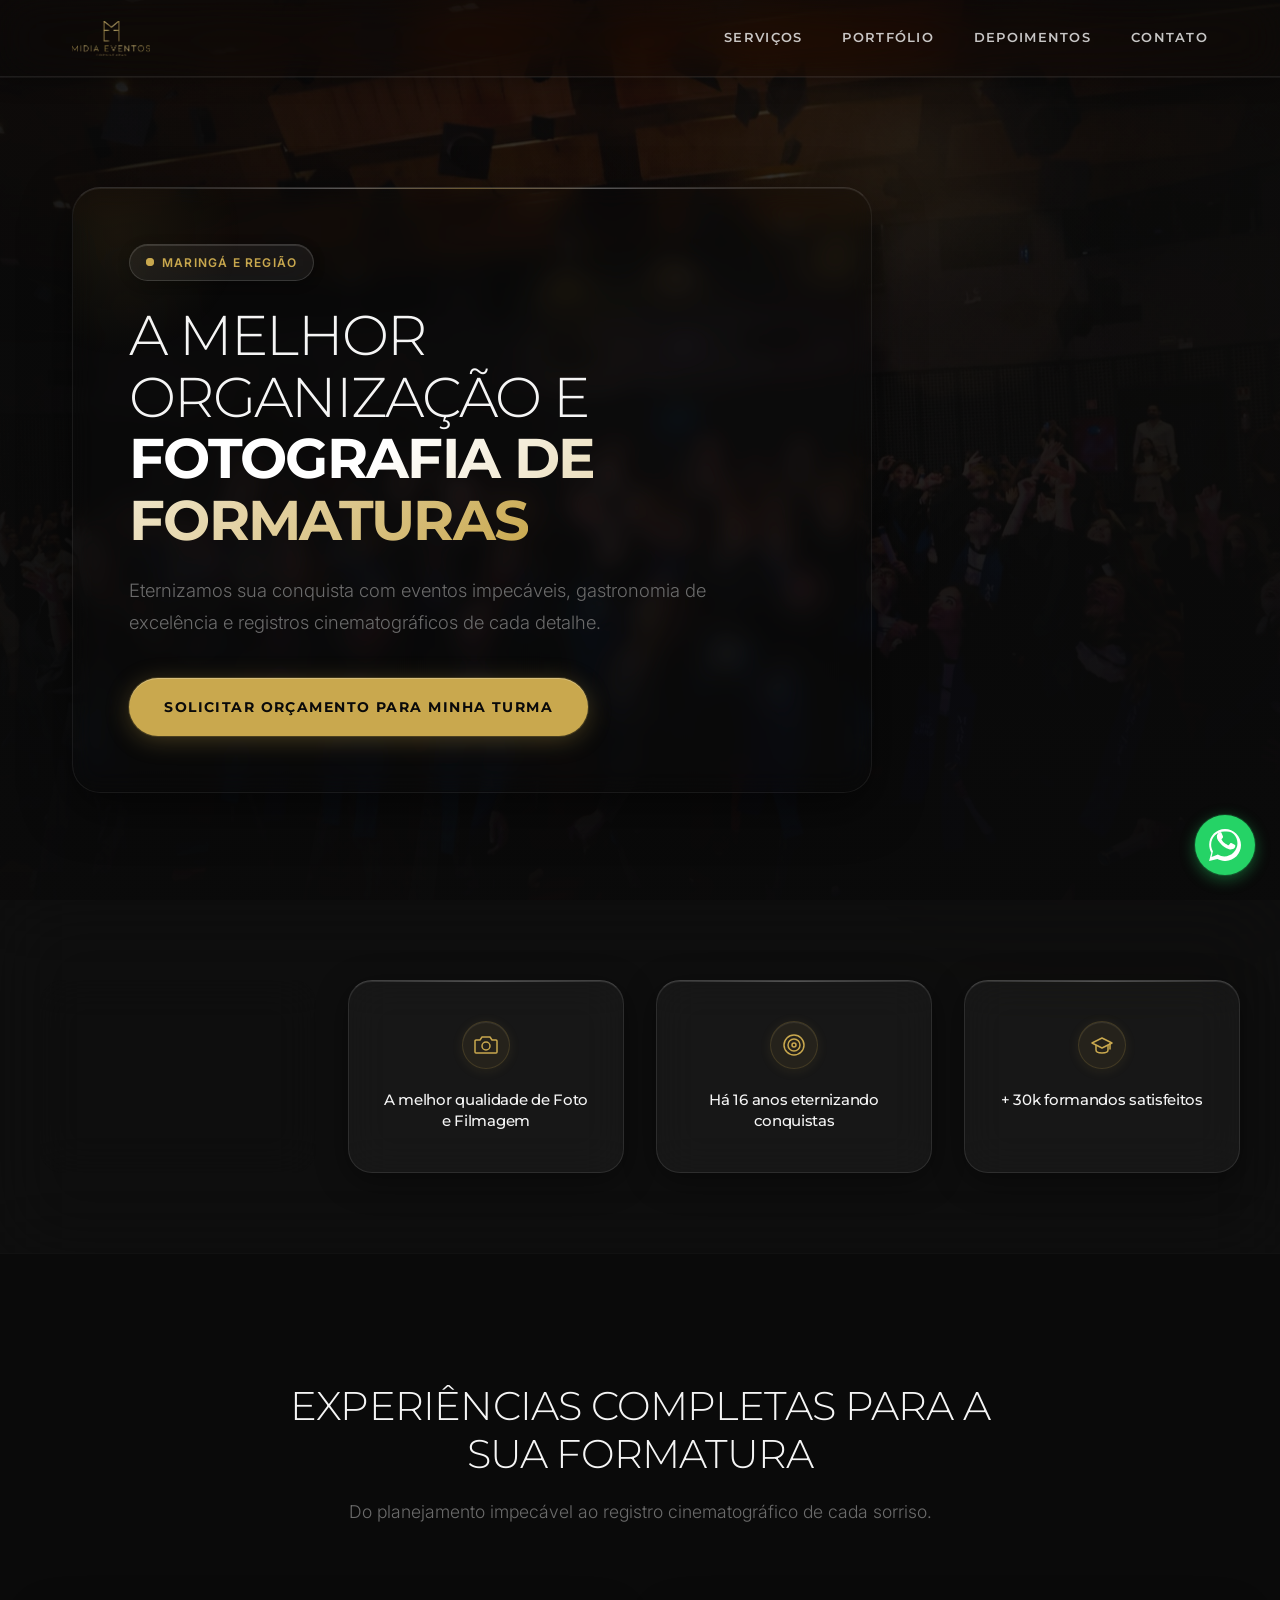
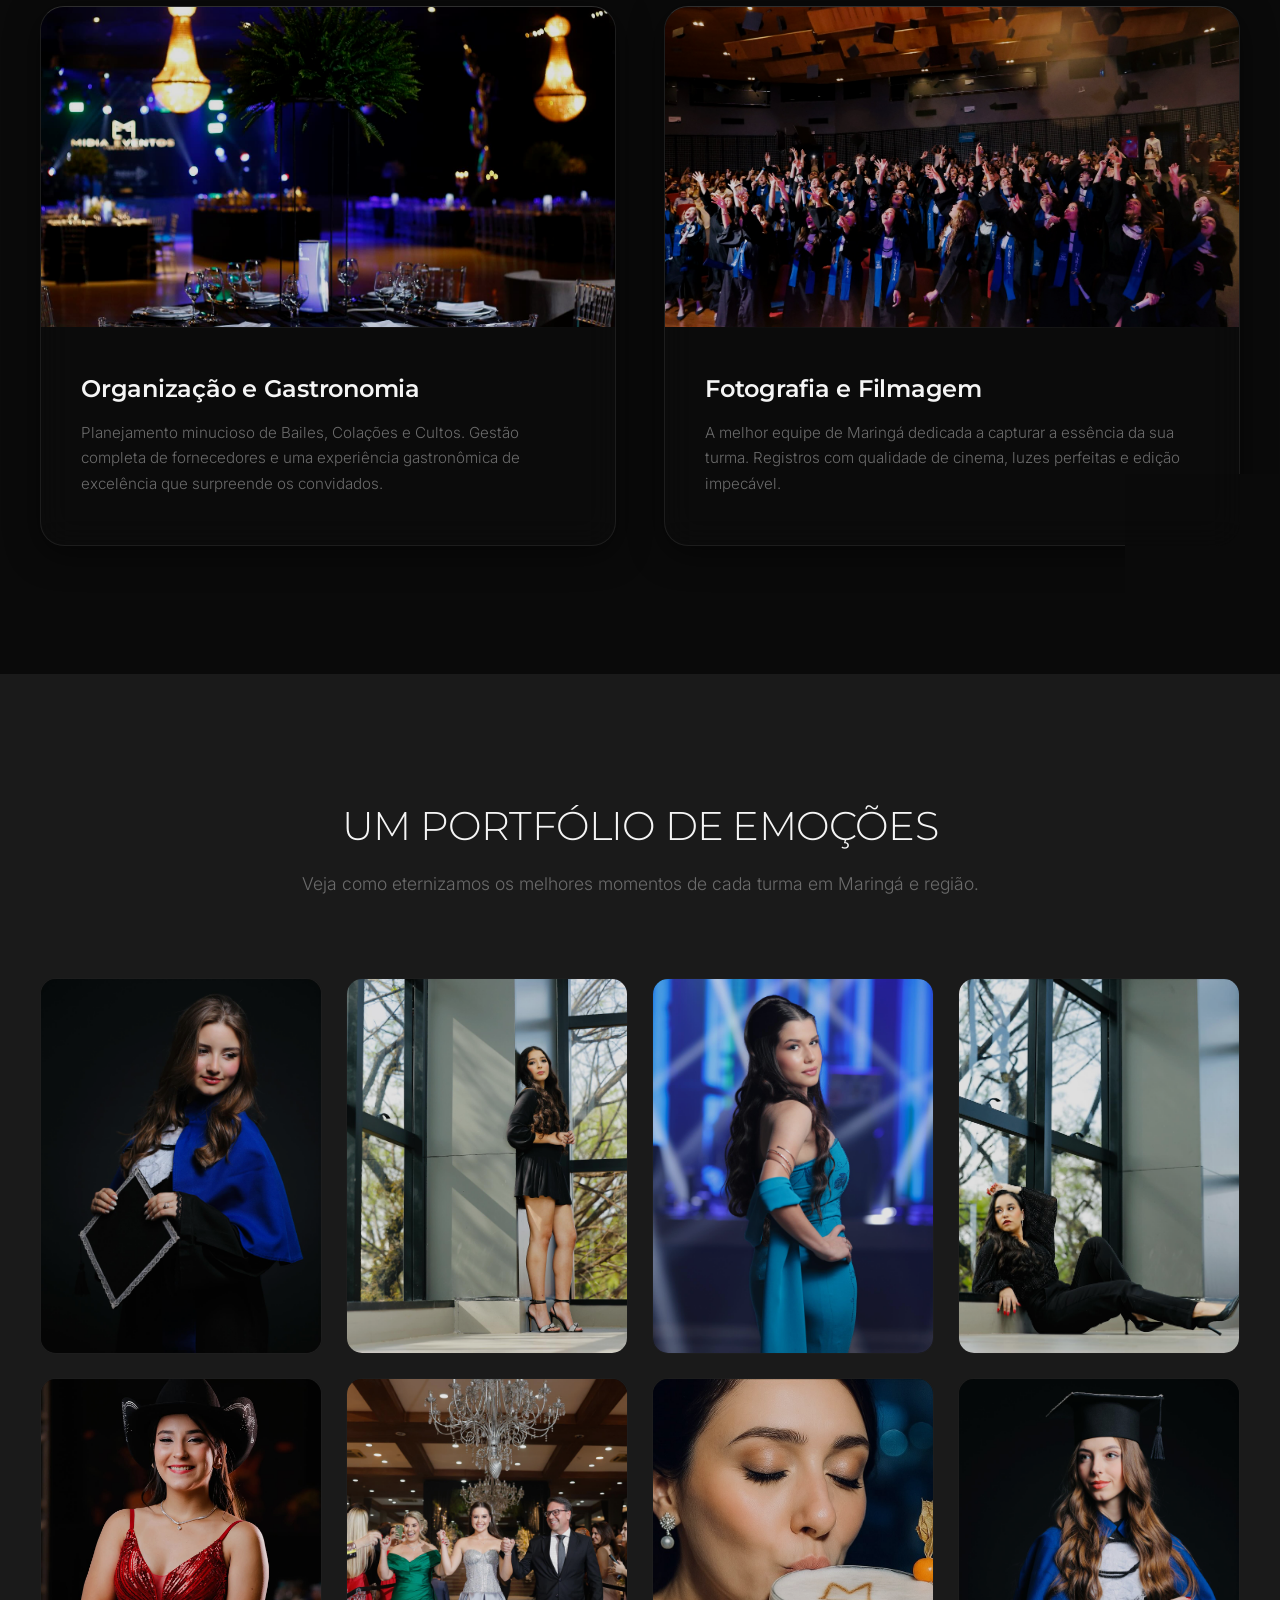
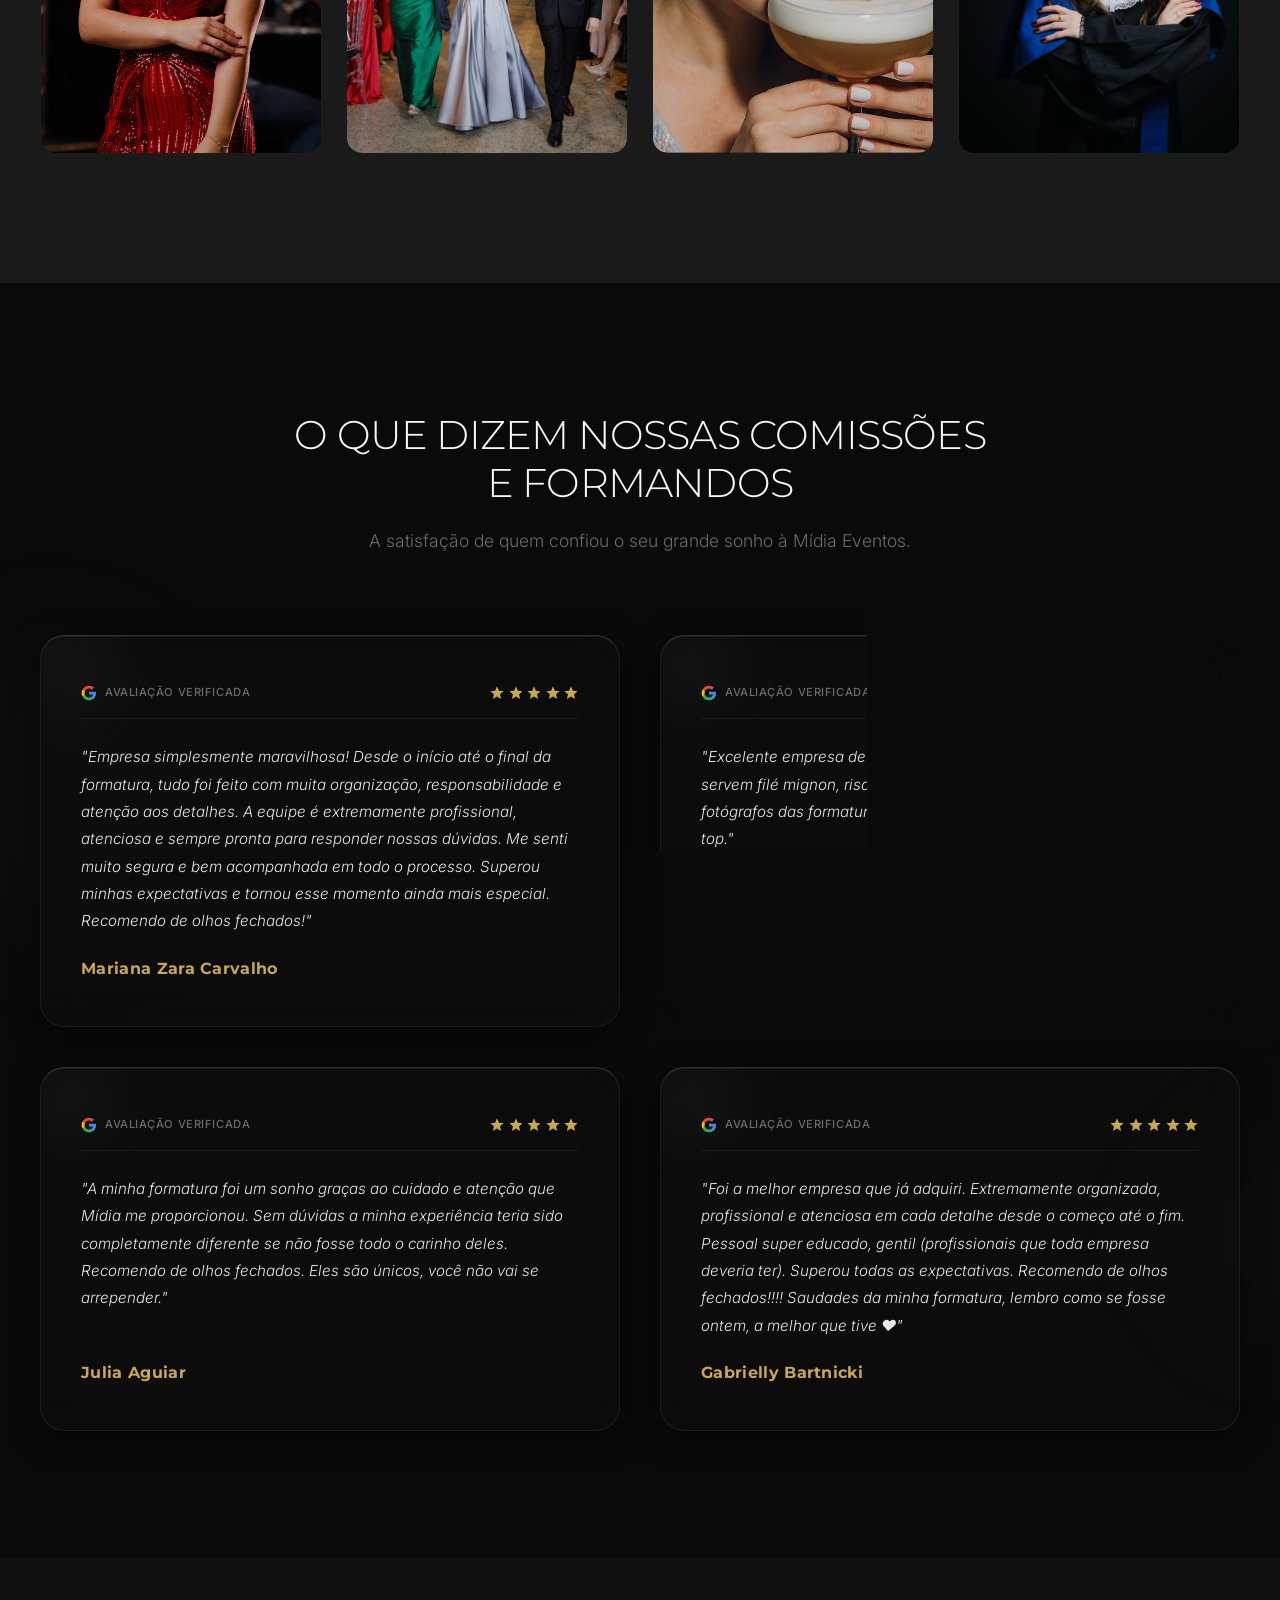
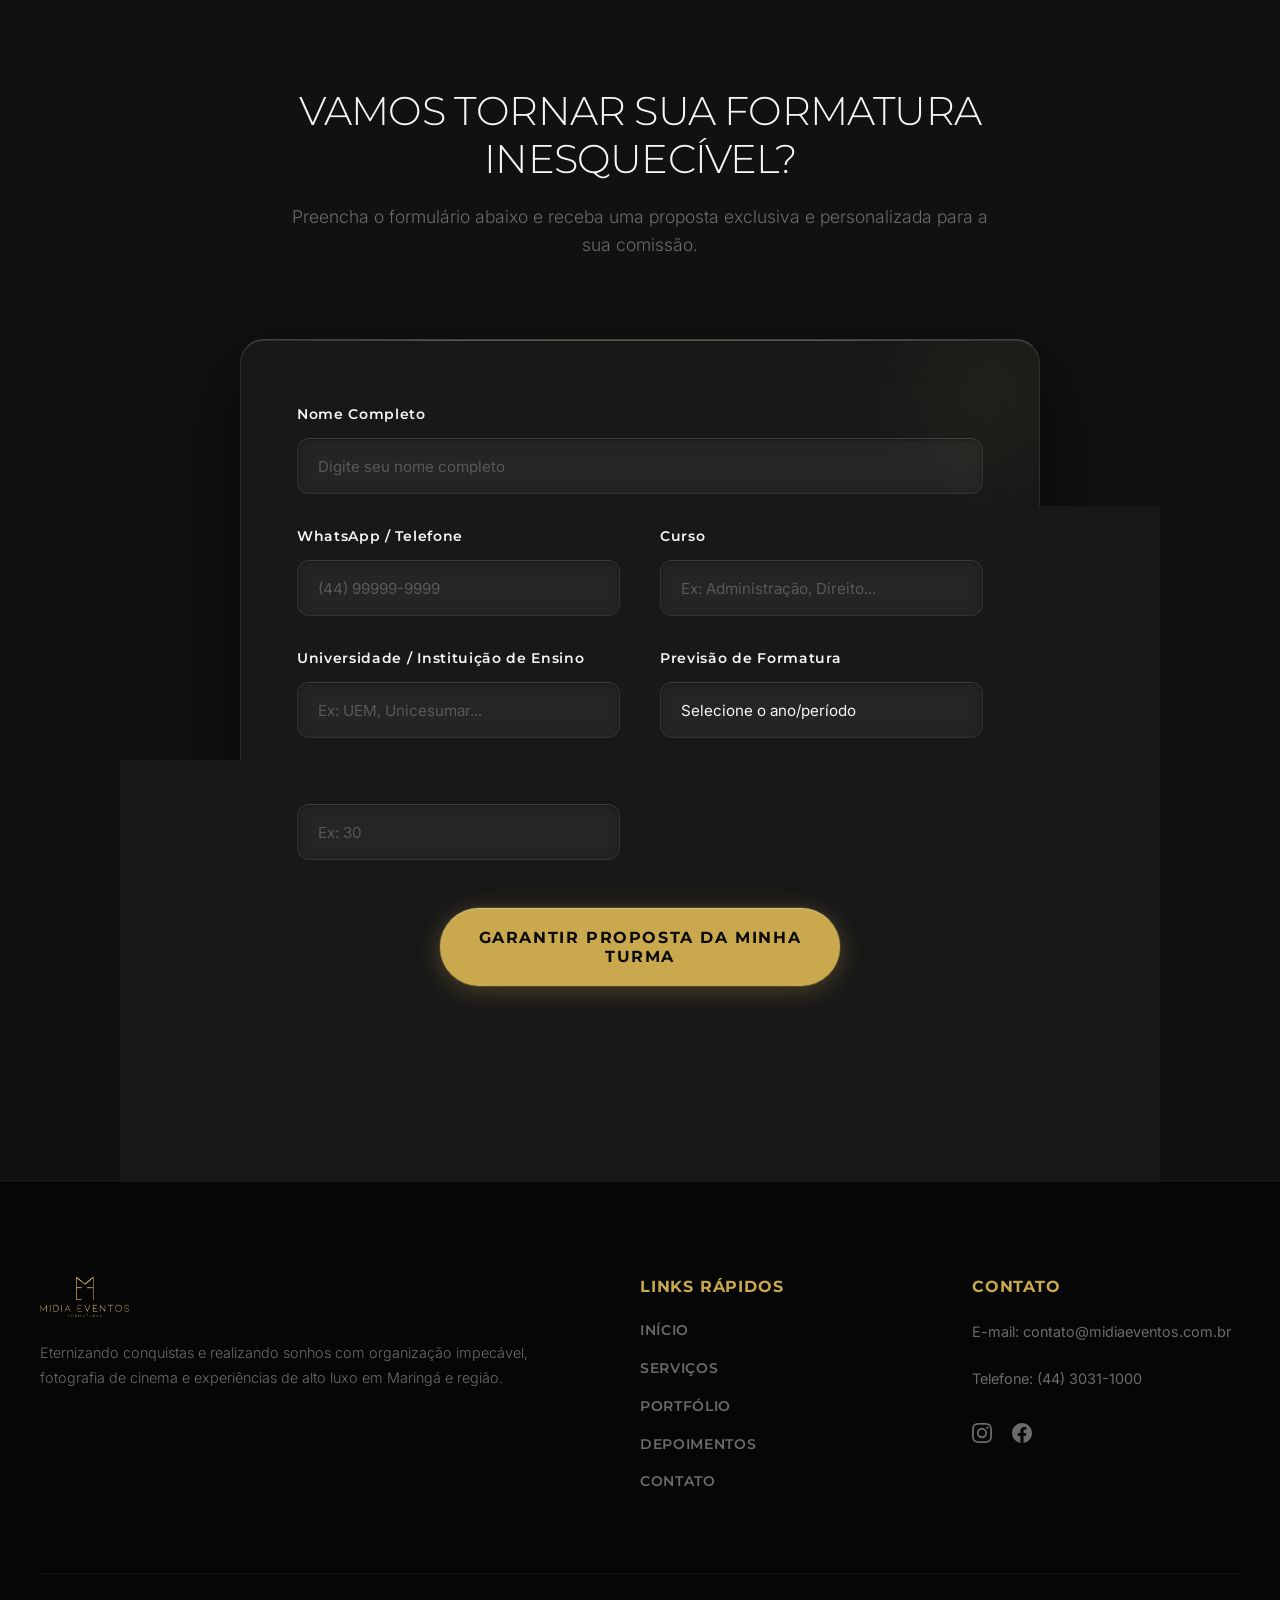
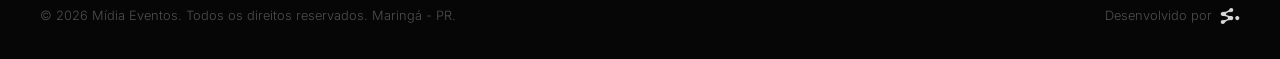
==== commit 5c726784: "feat: add floating whatsapp button to all pages" ====
--- a/index.html
+++ b/index.html
@@ -21,6 +21,416 @@
     
     <!-- Folha de Estilos Globais -->
     <link rel="stylesheet" href="style.css">
+
+    <!-- ============================================================
+         LIQUID GLASS LAYER
+         Sobrepõe seletivamente os elementos com efeito de vidro fluido.
+    ============================================================ -->
+    <style>
+        /* ----------------------------------------------------------
+           VARIÁVEIS LIQUID GLASS
+        ---------------------------------------------------------- */
+        :root {
+            --glass-bg: rgba(255, 255, 255, 0.04);
+            --glass-border: rgba(255, 255, 255, 0.10);
+            --glass-border-top: rgba(255, 255, 255, 0.18);
+            --glass-blur: blur(20px) saturate(180%);
+            --glass-shadow: 0 8px 32px rgba(0, 0, 0, 0.4), inset 0 1px 0 rgba(255,255,255,0.08);
+            --glass-glow-accent: rgba(201, 168, 78, 0.12);
+            --glass-radius: 24px;
+        }
+
+        /* ----------------------------------------------------------
+           1. HEADER — Liquid Glass Premium
+        ---------------------------------------------------------- */
+        .main-header {
+            background: rgba(10, 10, 10, 0.35) !important;
+            backdrop-filter: blur(24px) saturate(200%) !important;
+            -webkit-backdrop-filter: blur(24px) saturate(200%) !important;
+            border-bottom: 1px solid rgba(255, 255, 255, 0.08) !important;
+            box-shadow: 0 1px 0 rgba(255,255,255,0.05), 0 4px 20px rgba(0,0,0,0.3) !important;
+        }
+
+        .main-header.scrolled {
+            background: rgba(8, 8, 8, 0.55) !important;
+            border-bottom-color: rgba(201, 168, 78, 0.12) !important;
+            box-shadow: 0 1px 0 rgba(201,168,78,0.08), 0 8px 32px rgba(0,0,0,0.6) !important;
+        }
+
+        /* ----------------------------------------------------------
+           2. HERO BADGE — Liquid Glass pill
+        ---------------------------------------------------------- */
+        .hero-badge {
+            background: rgba(255, 255, 255, 0.06) !important;
+            border: 1px solid rgba(255, 255, 255, 0.14) !important;
+            backdrop-filter: blur(16px) saturate(160%) !important;
+            -webkit-backdrop-filter: blur(16px) saturate(160%) !important;
+            box-shadow: 0 2px 12px rgba(0,0,0,0.3), inset 0 1px 0 rgba(255,255,255,0.12) !important;
+        }
+
+        /* ----------------------------------------------------------
+           3. HERO CONTENT CARD — Glass panel sobre o hero
+        ---------------------------------------------------------- */
+        .hero-content {
+            background: rgba(10, 10, 10, 0.25);
+            backdrop-filter: blur(12px) saturate(140%);
+            -webkit-backdrop-filter: blur(12px) saturate(140%);
+            border: 1px solid rgba(255, 255, 255, 0.07);
+            border-top-color: rgba(255, 255, 255, 0.14);
+            border-radius: 28px;
+            padding: 3.5rem;
+            box-shadow:
+                0 16px 48px rgba(0,0,0,0.5),
+                inset 0 1px 0 rgba(255,255,255,0.08),
+                inset 0 -1px 0 rgba(0,0,0,0.2);
+            position: relative;
+            overflow: hidden;
+        }
+
+        /* Reflexo interno de luz no topo do card hero */
+        .hero-content::before {
+            content: '';
+            position: absolute;
+            top: 0;
+            left: 10%;
+            right: 10%;
+            height: 1px;
+            background: linear-gradient(to right,
+                transparent,
+                rgba(255,255,255,0.25) 30%,
+                rgba(201,168,78,0.4) 50%,
+                rgba(255,255,255,0.25) 70%,
+                transparent
+            );
+        }
+
+        /* Brilho dourado sutil no canto superior esquerdo */
+        .hero-content::after {
+            content: '';
+            position: absolute;
+            top: -80px;
+            left: -80px;
+            width: 250px;
+            height: 250px;
+            background: radial-gradient(circle, rgba(201,168,78,0.08) 0%, transparent 70%);
+            pointer-events: none;
+        }
+
+        /* ----------------------------------------------------------
+           4. CTA BUTTON — Glass shimmer upgrade
+        ---------------------------------------------------------- */
+        .btn-premium {
+            box-shadow:
+                0 4px 24px rgba(201, 168, 78, 0.3),
+                0 0 0 1px rgba(201,168,78,0.2),
+                inset 0 1px 0 rgba(255,255,255,0.25) !important;
+            backdrop-filter: blur(8px);
+        }
+
+        .btn-premium:hover {
+            box-shadow:
+                0 8px 32px rgba(201, 168, 78, 0.5),
+                0 0 0 1px rgba(201,168,78,0.4),
+                inset 0 1px 0 rgba(255,255,255,0.3) !important;
+        }
+
+        /* ----------------------------------------------------------
+           5. SOCIAL PROOF — Seção e Cards Glass
+        ---------------------------------------------------------- */
+        .social-proof-section {
+            background: transparent !important;
+            position: relative;
+        }
+
+        .social-proof-section::before {
+            content: '';
+            position: absolute;
+            inset: 0;
+            background: rgba(18, 18, 18, 0.6);
+            backdrop-filter: blur(40px);
+            -webkit-backdrop-filter: blur(40px);
+            z-index: 0;
+        }
+
+        .social-proof-container {
+            position: relative;
+            z-index: 1;
+        }
+
+        .authority-card {
+            background: var(--glass-bg) !important;
+            border: 1px solid var(--glass-border) !important;
+            border-top-color: var(--glass-border-top) !important;
+            backdrop-filter: var(--glass-blur) !important;
+            -webkit-backdrop-filter: var(--glass-blur) !important;
+            box-shadow: var(--glass-shadow) !important;
+            position: relative;
+            overflow: hidden;
+        }
+
+        /* Linha de reflexo no topo do card */
+        .authority-card::after {
+            content: '';
+            position: absolute;
+            top: 0;
+            left: 0;
+            right: 0;
+            height: 1px;
+            background: linear-gradient(to right,
+                transparent,
+                rgba(255,255,255,0.2) 50%,
+                transparent
+            );
+        }
+
+        .authority-card:hover {
+            background: rgba(255,255,255,0.07) !important;
+            border-color: rgba(201,168,78,0.35) !important;
+            box-shadow:
+                0 16px 48px rgba(0,0,0,0.5),
+                0 0 20px rgba(201,168,78,0.08),
+                inset 0 1px 0 rgba(255,255,255,0.12) !important;
+        }
+
+        /* Icon glass circle */
+        .authority-icon {
+            background: rgba(201, 168, 78, 0.08) !important;
+            border: 1px solid rgba(201, 168, 78, 0.18) !important;
+            box-shadow: 0 2px 12px rgba(201,168,78,0.1), inset 0 1px 0 rgba(255,255,255,0.08);
+        }
+
+        /* ----------------------------------------------------------
+           6. SERVIÇOS — Service Cards Glass
+        ---------------------------------------------------------- */
+        .service-card {
+            background: rgba(12, 12, 12, 0.6) !important;
+            border: 1px solid rgba(255, 255, 255, 0.08) !important;
+            border-top-color: rgba(255, 255, 255, 0.15) !important;
+            backdrop-filter: blur(16px) saturate(160%) !important;
+            -webkit-backdrop-filter: blur(16px) saturate(160%) !important;
+            box-shadow:
+                0 8px 32px rgba(0,0,0,0.5),
+                inset 0 1px 0 rgba(255,255,255,0.06) !important;
+        }
+
+        .service-card:hover {
+            border-color: rgba(201, 168, 78, 0.3) !important;
+            border-top-color: rgba(201, 168, 78, 0.5) !important;
+            box-shadow:
+                0 24px 60px rgba(0,0,0,0.6),
+                0 0 30px rgba(201,168,78,0.06),
+                inset 0 1px 0 rgba(255,255,255,0.10) !important;
+        }
+
+        .service-content {
+            position: relative;
+        }
+
+        .service-content::before {
+            content: '';
+            position: absolute;
+            top: 0;
+            left: 2.5rem;
+            right: 2.5rem;
+            height: 1px;
+            background: linear-gradient(to right,
+                transparent,
+                rgba(255,255,255,0.08) 50%,
+                transparent
+            );
+        }
+
+        /* ----------------------------------------------------------
+           7. PORTFÓLIO — Overlay glass pill upgrade
+        ---------------------------------------------------------- */
+        .portfolio-view-btn {
+            background: rgba(10, 10, 10, 0.45) !important;
+            backdrop-filter: blur(12px) saturate(160%) !important;
+            -webkit-backdrop-filter: blur(12px) saturate(160%) !important;
+            border: 1px solid rgba(201, 168, 78, 0.5) !important;
+            border-top-color: rgba(255,255,255,0.2) !important;
+            box-shadow: 0 4px 16px rgba(0,0,0,0.4), inset 0 1px 0 rgba(255,255,255,0.1) !important;
+        }
+
+        .portfolio-item:hover .portfolio-view-btn {
+            background: rgba(201, 168, 78, 0.85) !important;
+            box-shadow: 0 4px 20px rgba(201,168,78,0.3), inset 0 1px 0 rgba(255,255,255,0.3) !important;
+        }
+
+        /* Lightbox nav buttons glass */
+        .lightbox-nav-btn {
+            background: rgba(10, 10, 10, 0.45) !important;
+            border: 1px solid rgba(255,255,255,0.12) !important;
+            border-top-color: rgba(255,255,255,0.2) !important;
+            box-shadow: 0 4px 16px rgba(0,0,0,0.5), inset 0 1px 0 rgba(255,255,255,0.08) !important;
+        }
+
+        .lightbox-nav-btn:hover {
+            background: rgba(201, 168, 78, 0.25) !important;
+            border-color: rgba(201,168,78,0.5) !important;
+        }
+
+        /* ----------------------------------------------------------
+           8. DEPOIMENTOS — Glass Cards frosted
+        ---------------------------------------------------------- */
+        .testimonials-section {
+            position: relative;
+        }
+
+        .testimonials-section::before {
+            content: '';
+            position: absolute;
+            top: 20%;
+            left: -200px;
+            width: 500px;
+            height: 500px;
+            background: radial-gradient(circle, rgba(201,168,78,0.04) 0%, transparent 60%);
+            pointer-events: none;
+            filter: blur(60px);
+        }
+
+        .testimonials-section::after {
+            content: '';
+            position: absolute;
+            bottom: 10%;
+            right: -200px;
+            width: 400px;
+            height: 400px;
+            background: radial-gradient(circle, rgba(201,168,78,0.03) 0%, transparent 60%);
+            pointer-events: none;
+            filter: blur(60px);
+        }
+
+        .testimonial-card {
+            background: rgba(14, 14, 14, 0.5) !important;
+            border: 1px solid rgba(255, 255, 255, 0.07) !important;
+            border-top-color: rgba(255, 255, 255, 0.14) !important;
+            backdrop-filter: blur(20px) saturate(160%) !important;
+            -webkit-backdrop-filter: blur(20px) saturate(160%) !important;
+            box-shadow:
+                0 8px 32px rgba(0,0,0,0.5),
+                inset 0 1px 0 rgba(255,255,255,0.06) !important;
+            position: relative;
+            overflow: hidden;
+        }
+
+        .testimonial-card::before {
+            content: '';
+            position: absolute;
+            top: -60px;
+            left: -60px;
+            width: 180px;
+            height: 180px;
+            background: radial-gradient(circle, rgba(255,255,255,0.03) 0%, transparent 70%);
+            pointer-events: none;
+        }
+
+        .testimonial-card:hover {
+            border-color: rgba(201, 168, 78, 0.25) !important;
+            border-top-color: rgba(201, 168, 78, 0.4) !important;
+            box-shadow:
+                0 20px 50px rgba(0,0,0,0.6),
+                0 0 20px rgba(201,168,78,0.05),
+                inset 0 1px 0 rgba(255,255,255,0.10) !important;
+        }
+
+        /* ----------------------------------------------------------
+           9. FORMULÁRIO — Glass Panel de alto impacto
+        ---------------------------------------------------------- */
+        .contact-section {
+            background: transparent !important;
+            position: relative;
+        }
+
+        .contact-section::before {
+            content: '';
+            position: absolute;
+            inset: 0;
+            background: rgba(22, 22, 22, 0.65);
+            backdrop-filter: blur(40px);
+            z-index: 0;
+        }
+
+        .contact-container {
+            position: relative;
+            z-index: 1;
+        }
+
+        .lead-form {
+            background: rgba(255, 255, 255, 0.03) !important;
+            border: 1px solid rgba(255, 255, 255, 0.09) !important;
+            border-top-color: rgba(255, 255, 255, 0.18) !important;
+            backdrop-filter: blur(24px) saturate(180%) !important;
+            -webkit-backdrop-filter: blur(24px) saturate(180%) !important;
+            box-shadow:
+                0 32px 80px rgba(0,0,0,0.6),
+                inset 0 1px 0 rgba(255,255,255,0.10),
+                inset 0 -1px 0 rgba(0,0,0,0.15) !important;
+            position: relative;
+            overflow: hidden;
+        }
+
+        /* Reflexo de luz horizontal no topo do form */
+        .lead-form::before {
+            content: '';
+            position: absolute;
+            top: 0;
+            left: 5%;
+            right: 5%;
+            height: 1px;
+            background: linear-gradient(to right,
+                transparent,
+                rgba(255,255,255,0.2) 25%,
+                rgba(201,168,78,0.35) 50%,
+                rgba(255,255,255,0.2) 75%,
+                transparent
+            );
+        }
+
+        /* Orb dourado decorativo no canto superior direito do form */
+        .lead-form::after {
+            content: '';
+            position: absolute;
+            top: -100px;
+            right: -100px;
+            width: 300px;
+            height: 300px;
+            background: radial-gradient(circle, rgba(201,168,78,0.06) 0%, transparent 60%);
+            pointer-events: none;
+        }
+
+        /* Inputs glass */
+        .form-input, .form-select {
+            background: rgba(255, 255, 255, 0.03) !important;
+            border: 1px solid rgba(255, 255, 255, 0.08) !important;
+            border-top-color: rgba(255, 255, 255, 0.12) !important;
+            backdrop-filter: blur(8px) !important;
+            -webkit-backdrop-filter: blur(8px) !important;
+            box-shadow: inset 0 1px 3px rgba(0,0,0,0.3), inset 0 -1px 0 rgba(255,255,255,0.03) !important;
+            transition: all 0.3s ease !important;
+        }
+
+        .form-input:focus, .form-select:focus {
+            background: rgba(255, 255, 255, 0.06) !important;
+            border-color: rgba(201, 168, 78, 0.5) !important;
+            border-top-color: rgba(201, 168, 78, 0.7) !important;
+            box-shadow:
+                0 0 0 3px rgba(201,168,78,0.08),
+                inset 0 1px 3px rgba(0,0,0,0.2),
+                0 4px 16px rgba(201,168,78,0.08) !important;
+        }
+
+        /* ----------------------------------------------------------
+           10. FOOTER — Glass bar sutil na borda superior
+        ---------------------------------------------------------- */
+        .main-footer {
+            background: rgba(6, 6, 6, 0.85) !important;
+            backdrop-filter: blur(20px) !important;
+            -webkit-backdrop-filter: blur(20px) !important;
+            border-top: 1px solid rgba(255,255,255,0.07) !important;
+            box-shadow: inset 0 1px 0 rgba(255,255,255,0.05) !important;
+        }
+    </style>
 </head>
 <body>
 
@@ -529,6 +939,14 @@
         </script>
     </footer>
 
+    <!-- Botão de WhatsApp Flutuante -->
+    <!-- COLOQUE A URL DO WHATSAPP AQUI FUTURAMENTE -->
+    <a href="#" class="whatsapp-float" target="_blank" aria-label="Fale Conosco no WhatsApp">
+        <svg viewBox="0 0 24 24" xmlns="http://www.w3.org/2000/svg">
+            <path d="M.057 24l1.687-6.163c-1.041-1.804-1.588-3.849-1.587-5.946C.06 5.348 5.397.01 12.008.01c3.202.001 6.212 1.25 8.477 3.517 2.266 2.268 3.512 5.282 3.512 8.484-.004 6.657-5.34 11.997-11.953 11.997-2.005-.001-3.973-.502-5.724-1.457L0 24zm6.59-4.846c1.6.95 3.188 1.449 4.825 1.451 5.436 0 9.86-4.42 9.864-9.864.002-2.637-1.023-5.116-2.887-6.98C16.584 1.895 14.11 1.87 11.474 1.87c-5.437 0-9.862 4.423-9.866 9.867-.002 1.71.465 3.38 1.353 4.87L1.936 21.05l4.71-1.896zm12.383-7.53c-.34-.17-2.015-.995-2.327-1.108-.31-.114-.537-.17-.763.17-.226.34-.877 1.108-1.075 1.33-.198.22-.397.25-.737.08-.34-.17-1.436-.53-2.736-1.69-1.012-.9-1.694-2.013-1.892-2.353-.198-.34-.02-.524.15-.694.154-.153.34-.397.51-.595.17-.198.226-.34.34-.567.113-.227.056-.425-.028-.595-.085-.17-.763-1.842-1.046-2.522-.276-.665-.554-.575-.763-.586-.198-.01-.425-.012-.653-.012-.226 0-.595.085-.907.425-.31.34-1.19 1.163-1.19 2.833 0 1.67 1.217 3.28 1.387 3.507.17.227 2.396 3.659 5.805 5.132.81.35 1.444.56 1.937.717.814.26 1.556.223 2.143.135.654-.1 2.015-.823 2.3-1.577.283-.755.283-1.402.198-1.537-.085-.136-.31-.22-.65-.39z"/>
+        </svg>
+    </a>
+
     <!-- Script Geral -->
     <script src="index.js"></script>
 </body>
--- a/style.css
+++ b/style.css
@@ -38,6 +38,8 @@
 html {
     scroll-behavior: smooth;
     font-size: 16px;
+    overflow-x: hidden;
+    width: 100%;
 }
 
 body {
@@ -47,6 +49,7 @@
     overflow-x: hidden;
     line-height: 1.6;
     -webkit-font-smoothing: antialiased;
+    width: 100%;
 }
 
 /* ==========================================================================
@@ -690,7 +693,7 @@
 /* Item do Portfólio */
 .portfolio-item {
     position: relative;
-    aspect-ratio: 1 / 1;
+    aspect-ratio: 3 / 4;
     overflow: hidden;
     border-radius: 16px;
     border: 1px solid var(--color-border);
@@ -1374,7 +1377,7 @@
     .nav-menu {
         position: fixed;
         top: 0;
-        right: -100%;
+        right: 0;
         width: 100%;
         height: 100vh;
         background-color: var(--color-dominant);
@@ -1383,11 +1386,14 @@
         align-items: center;
         gap: 2rem;
         z-index: 105;
-        transition: right 0.4s cubic-bezier(0.77, 0.2, 0.05, 1);
+        transform: translateX(100%);
+        visibility: hidden;
+        transition: transform 0.4s cubic-bezier(0.77, 0.2, 0.05, 1), visibility 0.4s cubic-bezier(0.77, 0.2, 0.05, 1);
     }
 
     .nav-menu.active {
-        right: 0;
+        transform: translateX(0);
+        visibility: visible;
     }
 
     .nav-link {
@@ -1415,6 +1421,7 @@
     .hero-container {
         padding: 3rem 1.5rem;
         justify-content: center;
+        align-items: center;
     }
 
     .hero-content {
@@ -1540,6 +1547,17 @@
     .lightbox-nav-btn.next {
         right: 1rem;
     }
+
+    /* Otimizações de Performance Mobile (Desativa backdrop-filter pesado em múltiplos cards simultâneos) */
+    .hero-content, 
+    .authority-card, 
+    .service-card, 
+    .testimonial-card, 
+    .lead-form {
+        backdrop-filter: none !important;
+        -webkit-backdrop-filter: none !important;
+        background: rgba(15, 15, 15, 0.92) !important;
+    }
 }
 
 /* Mobile Pequeno (menor que 480px) */
@@ -1550,6 +1568,76 @@
     }
     
     .portfolio-item {
-        aspect-ratio: 4 / 3;
-    }
-}
+        aspect-ratio: 3 / 4;
+    }
+}
+
+/* ==========================================================================
+   BOTÃO DE WHATSAPP FLUTUANTE
+   ========================================================================== */
+.whatsapp-float {
+    position: fixed;
+    bottom: 25px;
+    right: 25px;
+    width: 60px;
+    height: 60px;
+    background-color: #25D366;
+    color: #ffffff;
+    border-radius: 50%;
+    display: flex;
+    align-items: center;
+    justify-content: center;
+    box-shadow: 0 4px 15px rgba(37, 211, 102, 0.4), 0 0 0 1px rgba(37, 211, 102, 0.2);
+    z-index: 999;
+    text-decoration: none;
+    transition: all 0.3s cubic-bezier(0.25, 0.8, 0.25, 1);
+}
+
+.whatsapp-float:hover {
+    transform: translateY(-5px) scale(1.08);
+    background-color: #20ba5a;
+    color: #ffffff;
+    box-shadow: 0 8px 25px rgba(37, 211, 102, 0.6), 0 0 0 1px rgba(37, 211, 102, 0.4);
+}
+
+.whatsapp-float svg {
+    width: 32px;
+    height: 32px;
+    fill: currentColor;
+}
+
+/* Efeito de pulso discreto */
+.whatsapp-float::after {
+    content: '';
+    position: absolute;
+    inset: -3px;
+    border-radius: 50%;
+    border: 2px solid #25D366;
+    opacity: 0;
+    animation: whatsapp-pulse 2s infinite;
+    pointer-events: none;
+}
+
+@keyframes whatsapp-pulse {
+    0% {
+        transform: scale(1);
+        opacity: 0.8;
+    }
+    100% {
+        transform: scale(1.25);
+        opacity: 0;
+    }
+}
+
+@media (max-width: 768px) {
+    .whatsapp-float {
+        bottom: 20px;
+        right: 20px;
+        width: 50px;
+        height: 50px;
+    }
+    .whatsapp-float svg {
+        width: 26px;
+        height: 26px;
+    }
+}
